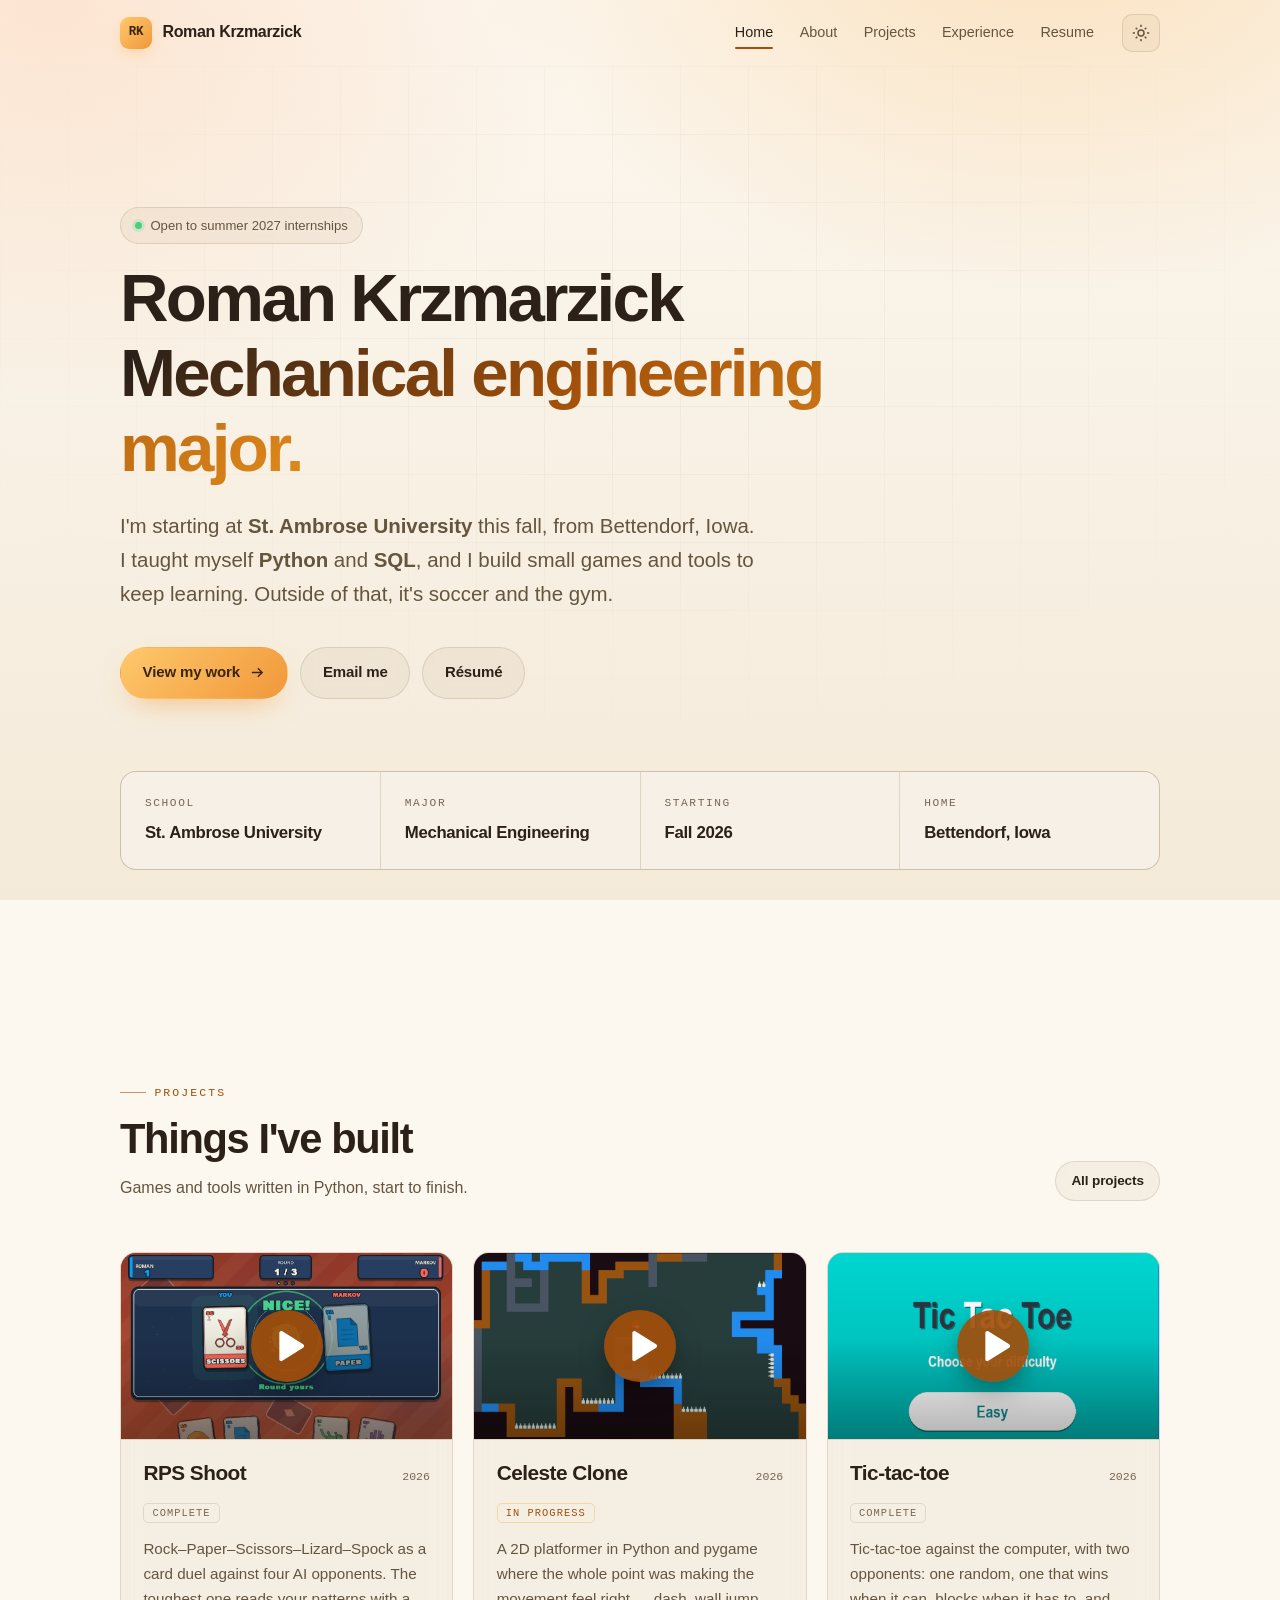
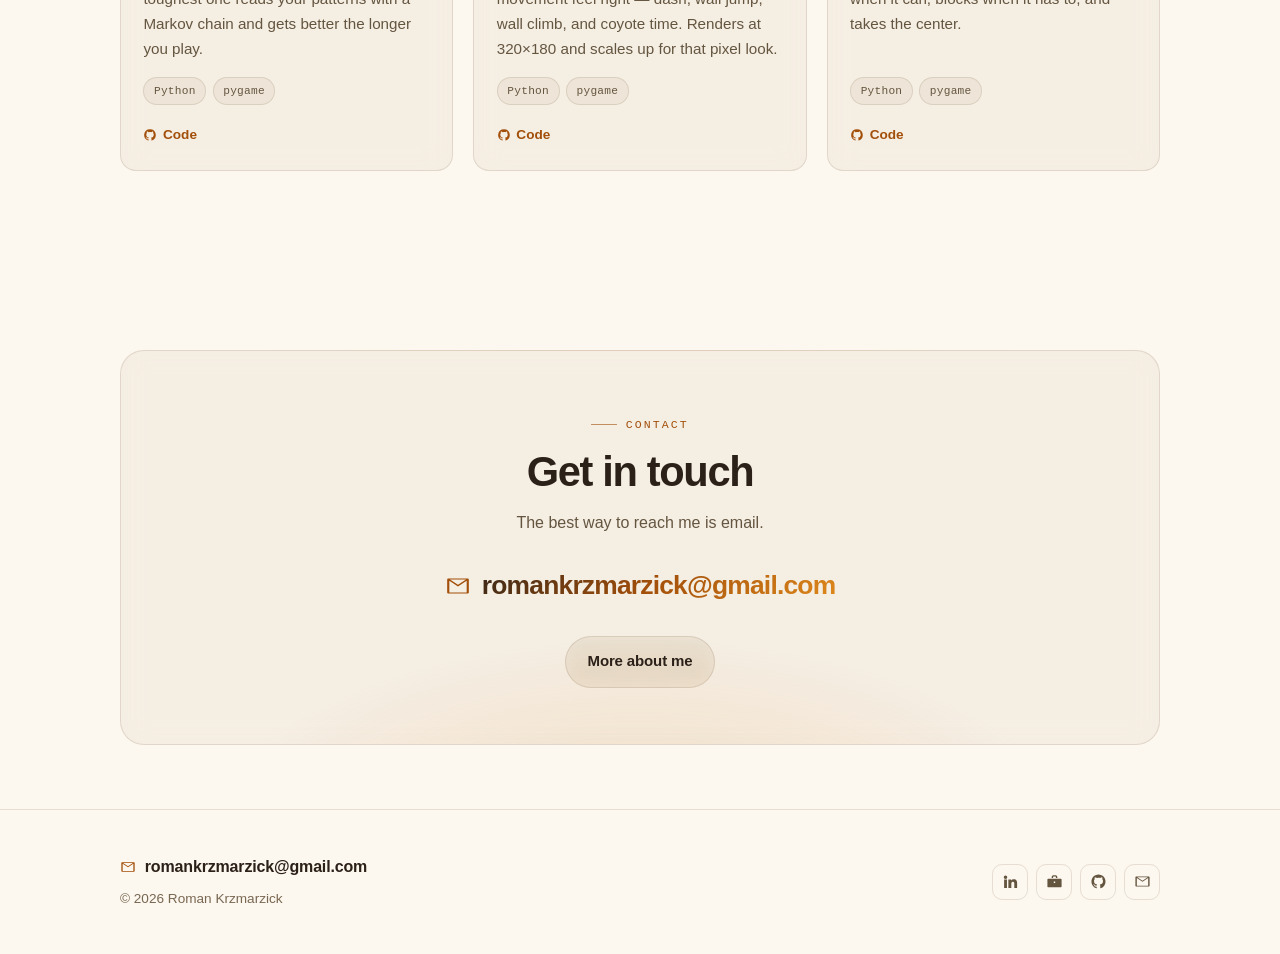
==== index.html @ 322df3ce "Fill in real experience: refereeing, Czech club soccer, internship framing - Experience: US Soccer (" ====
<!DOCTYPE html>
<html lang="en">
<head>
<meta charset="utf-8">
<meta name="viewport" content="width=device-width, initial-scale=1">
<title>Roman Krzmarzick — Mechanical Engineering Major</title>
<meta name="description" content="Roman Krzmarzick — mechanical engineering major at St. Ambrose University, seeking a summer 2027 internship. Python/SQL projects, soccer, and a year lived abroad in the Czech Republic.">
<link rel="canonical" href="https://romankrzmarzick.github.io/">
<meta name="theme-color" content="#fcf7ef">
<meta name="author" content="Roman Krzmarzick">
<meta property="og:type" content="website">
<meta property="og:site_name" content="Roman Krzmarzick">
<meta property="og:title" content="Roman Krzmarzick — Mechanical Engineering Major">
<meta property="og:description" content="Mechanical engineering major at St. Ambrose University, seeking a summer 2027 internship. Python, SQL, and soccer.">
<meta property="og:url" content="https://romankrzmarzick.github.io/">
<meta property="og:image" content="https://romankrzmarzick.github.io/assets/img/og.svg">
<meta name="twitter:card" content="summary_large_image">
<link rel="icon" href="assets/img/favicon.svg" type="image/svg+xml">
<link rel="stylesheet" href="assets/css/styles.css">
<script>
  /* Set the theme before first paint so there's no flash of the wrong mode. */
  (function () {
    try {
      var t = localStorage.getItem("rk-theme");
      if (t !== "dark" && t !== "light") t = "light";
      document.documentElement.setAttribute("data-theme", t);
    } catch (e) {}
  })();
</script>
<script src="assets/js/content.js" defer></script>
<script src="assets/js/site.js" defer></script>
</head>
<body data-page="home">

<a class="skip-link" href="#main">Skip to content</a>
<header id="site-header"></header>

<main id="main">

  <!-- Hero -->
  <section class="hero">
    <div class="container">
      <div class="hero-inner">
        <span class="pill" id="availability" data-reveal></span>

        <h1 data-reveal style="--delay:80ms">
          Roman Krzmarzick<br>
          <span class="grad-text">Mechanical engineering major.</span>
        </h1>

        <p class="lead" data-reveal style="--delay:160ms">
          I'm starting at <strong>St. Ambrose University</strong> this fall, from
          Bettendorf, Iowa. I taught myself <strong>Python</strong> and <strong>SQL</strong>,
          and I build small games and tools to keep learning. Outside of that, it's soccer
          and the gym.
        </p>

        <div class="btn-row" data-reveal style="--delay:240ms">
          <a class="btn btn-primary" href="projects.html">
            View my work
            <svg viewBox="0 0 24 24" fill="currentColor" aria-hidden="true"><path d="M13.17 5.17 11.76 6.59 16.17 11H4v2h12.17l-4.41 4.41 1.41 1.42L20 12l-6.83-6.83Z"/></svg>
          </a>
          <a class="btn btn-ghost" href="mailto:romankrzmarzick@gmail.com">Email me</a>
          <a class="btn btn-ghost" href="resume.html">Résumé</a>
        </div>
      </div>

      <dl class="stats" id="quick-facts" data-reveal style="--delay:320ms"></dl>
    </div>
  </section>

  <!-- Featured projects -->
  <section class="section" aria-labelledby="featured-heading">
    <div class="container">
      <div class="section-head" data-reveal>
        <div>
          <span class="eyebrow">Projects</span>
          <h2 id="featured-heading">Things I've built</h2>
          <p>
            Games and tools written in Python, start to finish.
          </p>
        </div>
        <a class="btn btn-ghost btn-sm" href="projects.html">All projects</a>
      </div>

      <div class="grid" id="featured-projects" data-stagger="90"></div>
    </div>
  </section>

  <!-- CTA -->
  <section class="section section--tight">
    <div class="container">
      <div class="cta" data-reveal>
        <span class="eyebrow" style="justify-content:center">Contact</span>
        <h2>Get in touch</h2>
        <p>
          The best way to reach me is email.
        </p>
        <p style="margin-top:1.75rem">
          <a class="email-link" href="mailto:romankrzmarzick@gmail.com">
            <svg viewBox="0 0 24 24" fill="currentColor" aria-hidden="true"><path d="M3 5h18a1 1 0 0 1 1 1v12a1 1 0 0 1-1 1H3a1 1 0 0 1-1-1V6a1 1 0 0 1 1-1Zm1 2.2V18h16V7.2l-8 5.3-8-5.3ZM19.4 6H4.6L12 10.9 19.4 6Z"/></svg>
            romankrzmarzick@gmail.com
          </a>
        </p>
        <div class="btn-row">
          <a class="btn btn-ghost" href="about.html">More about me</a>
        </div>
      </div>
    </div>
  </section>

</main>

<footer id="site-footer"></footer>
</body>
</html>
---- assets/css/styles.css ----
/* =========================================================================
   Roman Krzmarzick — personal site
   Single stylesheet. Organized top-to-bottom:
   tokens → base → layout → components → pages → motion → responsive → print
   ========================================================================= */

/* ---------- 1. Reset ---------- */
*,
*::before,
*::after { box-sizing: border-box; }

* { margin: 0; }

html {
  -webkit-text-size-adjust: 100%;
  scroll-behavior: smooth;
  scroll-padding-top: 6rem;
}

img, svg, video, canvas {
  display: block;
  max-width: 100%;
  height: auto;
}

input, button, textarea, select { font: inherit; color: inherit; }

/* Class-based `display` values outrank the UA [hidden] rule — restore it so
   the JS filters can actually hide cards and timeline entries. */
[hidden] { display: none !important; }

/* ---------- 2. Design tokens ---------- */
:root {
  /* ---- Warm DARK theme (the base; opt-in via the toggle) ----
     A cozy dark brown-black rather than a cold near-black, with warm gold. */
  --gold: #f5b544;
  --gold-soft: #ffd58a;
  --blue: #ffb26b;

  --bg: #17130d;
  --bg-2: #1e1811;
  --surface: rgba(255, 240, 220, 0.045);
  --surface-solid: #241d14;
  --border: rgba(255, 236, 212, 0.10);
  --border-strong: rgba(255, 236, 212, 0.20);

  --text: #f4ede1;
  --text-muted: #b7aa94;
  --text-faint: #9e927b;

  --accent: var(--gold);
  --accent-contrast: #1a1206; /* text on top of accent fills */
  --accent-glow: rgba(245, 181, 68, 0.16);

  --grad-text: linear-gradient(135deg, #ffffff 10%, #ffe3ac 52%, var(--gold) 100%);
  --grad-line: linear-gradient(90deg, transparent, var(--border-strong), transparent);

  /* Type */
  --font-sans: "Inter", -apple-system, BlinkMacSystemFont, "Segoe UI Variable Text",
    "Segoe UI", Roboto, "Helvetica Neue", Arial, sans-serif;
  --font-mono: ui-monospace, SFMono-Regular, "SF Mono", "Cascadia Mono",
    "Segoe UI Mono", Menlo, Consolas, monospace;

  /* Space & shape */
  --radius-sm: 10px;
  --radius: 16px;
  --radius-lg: 24px;
  --shadow-sm: 0 1px 2px rgba(0, 0, 0, 0.3);
  --shadow: 0 18px 40px -18px rgba(0, 0, 0, 0.7);
  --shadow-lg: 0 40px 80px -30px rgba(0, 0, 0, 0.85);

  --maxw: 1120px;
  --gutter: clamp(1.25rem, 4vw, 2.5rem);

  --ease: cubic-bezier(0.22, 1, 0.36, 1);
  --dur: 0.45s;

  color-scheme: dark;
}

/* ---- Warm LIGHT theme (the default first impression) ----
   Soft cream paper, warm ink, friendly amber accent. */
[data-theme="light"] {
  --bg: #fcf7ef;
  --bg-2: #f4ead9;
  --surface: rgba(124, 84, 34, 0.05);
  --surface-solid: #fffdf8;
  --border: rgba(98, 70, 38, 0.14);
  --border-strong: rgba(98, 70, 38, 0.26);

  --text: #2b2119;
  --text-muted: #64553f;
  --text-faint: #786751;

  /* Deep enough to clear 4.5:1 on cream, and to carry white text on accent fills */
  --accent: #a24f0a;
  --accent-contrast: #ffffff;
  --accent-glow: rgba(224, 140, 58, 0.22);
  --blue: #b5560c;

  --grad-text: linear-gradient(135deg, #2b2119 4%, #a24f0a 52%, #e08a1c 100%);
  --shadow: 0 18px 40px -22px rgba(74, 48, 18, 0.26);
  --shadow-lg: 0 40px 80px -34px rgba(74, 48, 18, 0.30);

  color-scheme: light;
}

/* ---------- 3. Base ---------- */
body {
  font-family: var(--font-sans);
  background: var(--bg);
  color: var(--text);
  line-height: 1.65;
  -webkit-font-smoothing: antialiased;
  text-rendering: optimizeLegibility;
  overflow-x: hidden;
  min-height: 100vh;
  display: flex;
  flex-direction: column;
}

/* Ambient background wash — cheap, fixed, never repaints on scroll */
body::before {
  content: "";
  position: fixed;
  inset: 0;
  z-index: -2;
  background:
    radial-gradient(60rem 40rem at 80% -10%, rgba(245, 181, 68, 0.12), transparent 60%),
    radial-gradient(50rem 36rem at 6% 4%, rgba(233, 138, 66, 0.09), transparent 62%),
    linear-gradient(180deg, var(--bg) 0%, var(--bg-2) 100%);
}

[data-theme="light"] body::before {
  background:
    radial-gradient(62rem 42rem at 82% -12%, rgba(248, 178, 84, 0.34), transparent 60%),
    radial-gradient(54rem 40rem at 4% 0%, rgba(255, 156, 92, 0.20), transparent 62%),
    linear-gradient(180deg, var(--bg) 0%, var(--bg-2) 100%);
}

h1, h2, h3, h4 {
  line-height: 1.12;
  letter-spacing: -0.025em;
  font-weight: 650;
  text-wrap: balance;
}

h1 { font-size: clamp(2.4rem, 6.2vw, 4.2rem); letter-spacing: -0.04em; }
h2 { font-size: clamp(1.8rem, 3.6vw, 2.6rem); letter-spacing: -0.032em; }
h3 { font-size: clamp(1.1rem, 1.8vw, 1.3rem); }

p { text-wrap: pretty; }

a {
  color: inherit;
  text-decoration: none;
  transition: color 0.2s var(--ease), opacity 0.2s var(--ease);
}

a:hover { color: var(--accent); }

:focus-visible {
  outline: 2px solid var(--accent);
  outline-offset: 3px;
  border-radius: 4px;
}

::selection {
  background: var(--accent);
  color: var(--accent-contrast);
}

/* ---------- 4. Layout helpers ---------- */
.container {
  width: 100%;
  max-width: var(--maxw);
  margin-inline: auto;
  padding-inline: var(--gutter);
}

.container--narrow { max-width: 760px; }

main { flex: 1 0 auto; }

.section { padding-block: clamp(4rem, 9vw, 7.5rem); }
.section--tight { padding-block: clamp(2.5rem, 5vw, 4rem); }

.section-head {
  display: flex;
  flex-wrap: wrap;
  align-items: flex-end;
  justify-content: space-between;
  gap: 1rem 2rem;
  margin-bottom: clamp(2rem, 4vw, 3.25rem);
}

.section-head p {
  color: var(--text-muted);
  max-width: 52ch;
  margin-top: 0.75rem;
}

.eyebrow {
  font-family: var(--font-mono);
  font-size: 0.72rem;
  letter-spacing: 0.18em;
  text-transform: uppercase;
  color: var(--accent);
  display: inline-flex;
  align-items: center;
  gap: 0.55rem;
  margin-bottom: 0.9rem;
}

.eyebrow::before {
  content: "";
  width: 1.6rem;
  height: 1px;
  background: currentColor;
  opacity: 0.6;
}

.grad-text {
  background: var(--grad-text);
  -webkit-background-clip: text;
  background-clip: text;
  color: transparent;
}

.muted { color: var(--text-muted); }
.lead { font-size: clamp(1.02rem, 1.6vw, 1.18rem); color: var(--text-muted); }
.rule { height: 1px; background: var(--grad-line); border: 0; margin-block: 3rem; }

.sr-only {
  position: absolute;
  width: 1px; height: 1px;
  padding: 0; margin: -1px;
  overflow: hidden;
  clip: rect(0 0 0 0);
  white-space: nowrap;
  border: 0;
}

.skip-link {
  position: absolute;
  left: 50%;
  top: 0;
  transform: translate(-50%, -120%);
  z-index: 200;
  background: var(--accent);
  color: var(--accent-contrast);
  padding: 0.7rem 1.2rem;
  border-radius: 0 0 var(--radius-sm) var(--radius-sm);
  font-weight: 600;
  transition: transform 0.2s var(--ease);
}

.skip-link:focus { transform: translate(-50%, 0); color: var(--accent-contrast); }

/* ---------- 5. Header / nav ---------- */
.site-header {
  position: sticky;
  top: 0;
  z-index: 100;
  padding-block: 0.85rem;
  transition: background 0.3s var(--ease), border-color 0.3s var(--ease),
    backdrop-filter 0.3s var(--ease);
  border-bottom: 1px solid transparent;
}

.site-header.is-stuck {
  background: color-mix(in srgb, var(--bg) 72%, transparent);
  backdrop-filter: saturate(180%) blur(18px);
  -webkit-backdrop-filter: saturate(180%) blur(18px);
  border-bottom-color: var(--border);
}

.nav {
  display: flex;
  align-items: center;
  gap: 1rem;
}

.brand {
  display: inline-flex;
  align-items: center;
  gap: 0.65rem;
  font-weight: 650;
  letter-spacing: -0.02em;
  margin-right: auto;
  white-space: nowrap;
}

.brand:hover { color: var(--text); }

.brand-mark {
  width: 32px;
  height: 32px;
  border-radius: 9px;
  display: grid;
  place-items: center;
  font-family: var(--font-mono);
  font-size: 0.78rem;
  font-weight: 700;
  letter-spacing: -0.02em;
  color: var(--accent-contrast);
  background: linear-gradient(135deg, var(--gold-soft), var(--gold));
  box-shadow: 0 6px 18px -8px var(--gold);
  flex: none;
}

[data-theme="light"] .brand-mark {
  background: linear-gradient(135deg, #ffc86c, #f0983a);
  color: #3a2408;
}

.nav-links {
  display: flex;
  align-items: center;
  gap: 0.15rem;
  list-style: none;
  padding: 0;
}

.nav-links a {
  display: block;
  padding: 0.45rem 0.75rem;
  border-radius: 8px;
  font-size: 0.9rem;
  color: var(--text-muted);
  position: relative;
  transition: color 0.2s var(--ease), background 0.2s var(--ease);
}

.nav-links a:hover { color: var(--text); background: var(--surface); }

.nav-links a[aria-current="page"] { color: var(--text); }

.nav-links a[aria-current="page"]::after {
  content: "";
  position: absolute;
  left: 0.75rem;
  right: 0.75rem;
  bottom: 0.15rem;
  height: 2px;
  border-radius: 2px;
  background: var(--accent);
}

.nav-actions { display: flex; align-items: center; gap: 0.4rem; }

.icon-btn {
  width: 38px;
  height: 38px;
  display: grid;
  place-items: center;
  border-radius: 10px;
  border: 1px solid var(--border);
  background: var(--surface);
  color: var(--text-muted);
  cursor: pointer;
  transition: color 0.2s var(--ease), border-color 0.2s var(--ease),
    transform 0.2s var(--ease), background 0.2s var(--ease);
}

.icon-btn:hover {
  color: var(--text);
  border-color: var(--border-strong);
  transform: translateY(-1px);
}

.icon-btn svg { width: 18px; height: 18px; }

.nav-toggle { display: none; }

/* Theme icon swap */
.icon-sun { display: none; }
[data-theme="light"] .icon-sun { display: block; }
[data-theme="light"] .icon-moon { display: none; }

/* ---------- 6. Buttons ---------- */
.btn {
  display: inline-flex;
  align-items: center;
  justify-content: center;
  gap: 0.55rem;
  padding: 0.78rem 1.35rem;
  border-radius: 999px;
  border: 1px solid transparent;
  font-size: 0.94rem;
  font-weight: 600;
  letter-spacing: -0.01em;
  cursor: pointer;
  white-space: nowrap;
  transition: transform 0.2s var(--ease), background 0.2s var(--ease),
    border-color 0.2s var(--ease), box-shadow 0.25s var(--ease), color 0.2s var(--ease);
}

.btn:hover { transform: translateY(-2px); }
.btn:active { transform: translateY(0); }
.btn svg { width: 17px; height: 17px; flex: none; }

.btn-primary {
  background: linear-gradient(135deg, var(--gold-soft), var(--gold));
  color: #12140c;
  box-shadow: 0 12px 30px -14px var(--gold);
}

.btn-primary:hover {
  color: #12140c;
  box-shadow: 0 18px 40px -14px var(--gold);
}

[data-theme="light"] .btn-primary {
  background: linear-gradient(135deg, #ffc86c, #f0983a);
  color: #3a2408;
  box-shadow: 0 12px 30px -14px rgba(240, 152, 58, 0.75);
}

[data-theme="light"] .btn-primary:hover { color: #3a2408; }

.btn-ghost {
  background: var(--surface);
  border-color: var(--border);
  color: var(--text);
  backdrop-filter: blur(10px);
}

.btn-ghost:hover { border-color: var(--border-strong); color: var(--text); }

.btn-sm { padding: 0.5rem 0.95rem; font-size: 0.85rem; }

.btn-row {
  display: flex;
  flex-wrap: wrap;
  gap: 0.75rem;
  align-items: center;
}

/* ---------- 7. Cards ---------- */
.card {
  position: relative;
  border: 1px solid var(--border);
  border-radius: var(--radius);
  background: var(--surface);
  backdrop-filter: blur(14px);
  -webkit-backdrop-filter: blur(14px);
  padding: 1.5rem;
  overflow: hidden;
  transition: transform 0.35s var(--ease), border-color 0.35s var(--ease),
    box-shadow 0.35s var(--ease);
}

/* Pointer-tracked glow (set by site.js via --mx/--my) */
.card::before {
  content: "";
  position: absolute;
  inset: -1px;
  border-radius: inherit;
  opacity: 0;
  pointer-events: none;
  transition: opacity 0.35s var(--ease);
  background: radial-gradient(
    22rem 22rem at var(--mx, 50%) var(--my, 0%),
    var(--accent-glow),
    transparent 70%
  );
}

.card:hover {
  transform: translateY(-4px);
  border-color: var(--border-strong);
  box-shadow: var(--shadow);
}

.card:hover::before { opacity: 1; }

.card h3 { margin-bottom: 0.5rem; }
.card p { color: var(--text-muted); font-size: 0.95rem; }

.card-link::after {
  content: "";
  position: absolute;
  inset: 0;
}

.grid {
  display: grid;
  gap: 1.25rem;
  grid-template-columns: repeat(auto-fill, minmax(min(100%, 20rem), 1fr));
}

.grid-2 { grid-template-columns: repeat(auto-fit, minmax(min(100%, 22rem), 1fr)); }

/* ---------- 8. Chips / tags ---------- */
.tags {
  display: flex;
  flex-wrap: wrap;
  gap: 0.4rem;
  list-style: none;
  padding: 0;
  margin-top: 1rem;
}

.tag {
  font-family: var(--font-mono);
  font-size: 0.7rem;
  letter-spacing: 0.02em;
  padding: 0.25rem 0.6rem;
  border-radius: 999px;
  border: 1px solid var(--border);
  color: var(--text-muted);
  background: var(--surface);
  white-space: nowrap;
}

.pill {
  display: inline-flex;
  align-items: center;
  gap: 0.5rem;
  padding: 0.4rem 0.9rem;
  border-radius: 999px;
  border: 1px solid var(--border);
  background: var(--surface);
  backdrop-filter: blur(10px);
  font-size: 0.82rem;
  color: var(--text-muted);
}

.pill .dot {
  width: 7px;
  height: 7px;
  border-radius: 50%;
  background: #46d17f;
  box-shadow: 0 0 0 3px rgba(70, 209, 127, 0.18);
  flex: none;
}

/* ---------- 9. Hero ---------- */
.hero {
  position: relative;
  padding-block: clamp(4rem, 11vw, 9rem) clamp(3rem, 7vw, 6rem);
  overflow: hidden;
}

.hero::after {
  content: "";
  position: absolute;
  inset: 0;
  z-index: -1;
  background-image:
    linear-gradient(to right, var(--border) 1px, transparent 1px),
    linear-gradient(to bottom, var(--border) 1px, transparent 1px);
  background-size: 68px 68px;
  mask-image: radial-gradient(58% 52% at 50% 28%, #000 12%, transparent 100%);
  -webkit-mask-image: radial-gradient(58% 52% at 50% 28%, #000 12%, transparent 100%);
  opacity: 0.35;
}

.hero-inner { max-width: 46rem; }

.hero h1 { margin-block: 1rem 1.5rem; }

.hero .lead { max-width: 40rem; font-size: clamp(1.05rem, 2vw, 1.28rem); }

.hero .btn-row { margin-top: 2.25rem; }

.hero-meta {
  display: flex;
  flex-wrap: wrap;
  gap: 0.6rem;
  margin-top: 2.5rem;
}

/* Stat strip */
.stats {
  display: grid;
  grid-template-columns: repeat(auto-fit, minmax(9rem, 1fr));
  gap: 1px;
  background: var(--border);
  border: 1px solid var(--border);
  border-radius: var(--radius);
  overflow: hidden;
  margin-top: clamp(3rem, 6vw, 4.5rem);
}

.stat {
  background: color-mix(in srgb, var(--bg) 80%, transparent);
  padding: 1.4rem 1.5rem;
}

.stat dt {
  font-family: var(--font-mono);
  font-size: 0.7rem;
  letter-spacing: 0.14em;
  text-transform: uppercase;
  color: var(--text-faint);
  margin-bottom: 0.4rem;
}

.stat dd {
  margin: 0;
  font-size: 1.05rem;
  font-weight: 600;
  letter-spacing: -0.02em;
}

/* ---------- 10. Project cards ---------- */
.project-card {
  display: flex;
  flex-direction: column;
  padding: 0;
}

.project-thumb {
  aspect-ratio: 16 / 9;
  position: relative;
  display: grid;
  place-items: center;
  overflow: hidden;
  border-bottom: 1px solid var(--border);
  background: linear-gradient(140deg, #2b2216, #1c150d);
}

[data-theme="light"] .project-thumb {
  background: linear-gradient(140deg, #f7eddd, #efe0ca);
}

.project-thumb img {
  width: 100%;
  height: 100%;
  object-fit: cover;
  transition: transform 0.6s var(--ease);
}

/* Blurred copy fills the card behind the real screenshot, so games with a
   square or unusual aspect ratio still fill the frame without cropping. */
.project-thumb .thumb-bg {
  position: absolute;
  inset: 0;
  filter: blur(20px) saturate(1.15);
  transform: scale(1.2);
  opacity: 0.9;
}

.project-thumb .thumb-img {
  position: relative;
  z-index: 1;
  object-fit: contain;
  filter: drop-shadow(0 6px 20px rgba(0, 0, 0, 0.35));
}

.project-card:hover .project-thumb .thumb-img { transform: scale(1.04); }

/* Play button over the screenshot */
.play-btn {
  position: absolute;
  inset: 0;
  z-index: 2;
  display: grid;
  place-items: center;
  border: 0;
  background: linear-gradient(180deg, transparent 45%, rgba(0, 0, 0, 0.3));
  color: #fff;
  cursor: pointer;
  transition: background 0.25s var(--ease);
}

.play-btn svg {
  width: 46px;
  height: 46px;
  padding: 13px;
  box-sizing: content-box;
  border-radius: 50%;
  background: color-mix(in srgb, var(--accent) 92%, transparent);
  color: var(--accent-contrast);
  box-shadow: 0 10px 30px -8px rgba(0, 0, 0, 0.55);
  transition: transform 0.25s var(--ease);
}

.play-btn:hover svg { transform: scale(1.12); }
.play-btn:focus-visible { outline: 3px solid var(--accent); outline-offset: -3px; }

/* ---------- Video lightbox ---------- */
.lightbox {
  position: fixed;
  inset: 0;
  z-index: 300;
  display: flex;
  align-items: center;
  justify-content: center;
  padding: clamp(1rem, 4vw, 3rem);
  background: rgba(14, 9, 4, 0.85);
  backdrop-filter: blur(16px);
  -webkit-backdrop-filter: blur(16px);
  animation: lightbox-in 0.3s var(--ease);
}

@keyframes lightbox-in {
  from { opacity: 0; }
  to { opacity: 1; }
}

.lightbox video {
  /* Viewport-based caps so the video is always fully on screen and centered,
     whatever its aspect ratio — square, 4:3, or widescreen. */
  max-width: min(1080px, 94vw);
  max-height: min(760px, 84vh);
  width: auto;
  height: auto;
  border-radius: var(--radius);
  background: #000;
  box-shadow: var(--shadow-lg);
  animation: lightbox-video-in 0.35s var(--ease);
}

@keyframes lightbox-video-in {
  from { opacity: 0; transform: scale(0.96); }
  to { opacity: 1; transform: none; }
}

.lightbox-close {
  position: absolute;
  top: clamp(0.9rem, 3vw, 1.75rem);
  right: clamp(0.9rem, 3vw, 1.75rem);
  width: 44px;
  height: 44px;
  display: grid;
  place-items: center;
  border: 1px solid rgba(255, 255, 255, 0.25);
  border-radius: 50%;
  background: rgba(255, 255, 255, 0.1);
  color: #fff;
  cursor: pointer;
  transition: background 0.2s var(--ease), transform 0.2s var(--ease);
}

.lightbox-close:hover { background: rgba(255, 255, 255, 0.22); transform: scale(1.06); }
.lightbox-close:focus-visible { outline: 2px solid #fff; outline-offset: 3px; }
.lightbox-close svg { width: 20px; height: 20px; }

body.lightbox-open { overflow: hidden; }

.project-thumb .initials {
  font-family: var(--font-mono);
  font-size: 2rem;
  font-weight: 700;
  letter-spacing: 0.05em;
  background: var(--grad-text);
  -webkit-background-clip: text;
  background-clip: text;
  color: transparent;
}

.project-thumb .glow {
  position: absolute;
  inset: 0;
  background: radial-gradient(70% 60% at 50% 120%, var(--accent-glow), transparent 70%);
}

.project-body {
  padding: 1.35rem 1.4rem 1.5rem;
  display: flex;
  flex-direction: column;
  flex: 1;
}

.project-body p { flex: 1; }

.project-top {
  display: flex;
  align-items: baseline;
  justify-content: space-between;
  gap: 1rem;
}

.project-year {
  font-family: var(--font-mono);
  font-size: 0.72rem;
  color: var(--text-faint);
  flex: none;
}

.project-links {
  display: flex;
  gap: 1rem;
  margin-top: 1.15rem;
  position: relative;
  z-index: 2;
}

.project-links a {
  font-size: 0.85rem;
  font-weight: 550;
  color: var(--accent);
  display: inline-flex;
  align-items: center;
  gap: 0.35rem;
}

.project-links a:hover { opacity: 0.75; }
.project-links svg { width: 14px; height: 14px; }

.status-badge {
  font-family: var(--font-mono);
  font-size: 0.65rem;
  text-transform: uppercase;
  letter-spacing: 0.1em;
  padding: 0.2rem 0.5rem;
  border-radius: 5px;
  border: 1px solid var(--border);
  color: var(--text-faint);
}

.status-badge[data-status="Building"],
.status-badge[data-status="In progress"] {
  color: var(--gold);
  border-color: color-mix(in srgb, var(--gold) 40%, transparent);
}

[data-theme="light"] .status-badge[data-status="Building"],
[data-theme="light"] .status-badge[data-status="In progress"] { color: var(--accent); }

/* ---------- 11. Filter bar ---------- */
.filters {
  display: flex;
  flex-wrap: wrap;
  gap: 1rem;
  align-items: center;
  justify-content: space-between;
  margin-bottom: 2rem;
}

.search-wrap {
  position: relative;
  flex: 1 1 18rem;
  max-width: 26rem;
}

.search-wrap svg {
  position: absolute;
  left: 0.9rem;
  top: 50%;
  transform: translateY(-50%);
  width: 16px;
  height: 16px;
  color: var(--text-faint);
  pointer-events: none;
}

.search-wrap input {
  width: 100%;
  padding: 0.7rem 1rem 0.7rem 2.6rem;
  border-radius: 999px;
  border: 1px solid var(--border);
  background: var(--surface);
  color: var(--text);
  font-size: 0.92rem;
  transition: border-color 0.2s var(--ease), background 0.2s var(--ease);
}

.search-wrap input::placeholder { color: var(--text-faint); }
.search-wrap input:focus { outline: none; border-color: var(--accent); }

.chip-row {
  display: flex;
  flex-wrap: wrap;
  gap: 0.45rem;
}

.chip {
  padding: 0.45rem 0.9rem;
  border-radius: 999px;
  border: 1px solid var(--border);
  background: var(--surface);
  color: var(--text-muted);
  font-size: 0.84rem;
  cursor: pointer;
  transition: color 0.2s var(--ease), border-color 0.2s var(--ease),
    background 0.2s var(--ease);
}

.chip:hover { color: var(--text); border-color: var(--border-strong); }

.chip[aria-pressed="true"] {
  background: var(--accent);
  border-color: var(--accent);
  color: var(--accent-contrast);
  font-weight: 600;
}

.empty-state {
  text-align: center;
  padding: 4rem 1rem;
  color: var(--text-muted);
  border: 1px dashed var(--border);
  border-radius: var(--radius);
}

/* ---------- 12. Timeline ---------- */
.timeline {
  position: relative;
  list-style: none;
  padding: 0;
  margin: 0;
}

.timeline::before {
  content: "";
  position: absolute;
  left: 9px;
  top: 0.6rem;
  bottom: 0.6rem;
  width: 1px;
  background: linear-gradient(180deg, var(--accent), var(--border) 22%, var(--border) 78%, transparent);
}

.timeline > li {
  position: relative;
  padding-left: 2.75rem;
  padding-bottom: 2.5rem;
}

.timeline > li:last-child { padding-bottom: 0; }

.timeline > li::before {
  content: "";
  position: absolute;
  left: 3px;
  top: 0.55rem;
  width: 13px;
  height: 13px;
  border-radius: 50%;
  background: var(--bg);
  border: 2px solid var(--border-strong);
  transition: border-color 0.3s var(--ease), box-shadow 0.3s var(--ease);
}

.timeline > li.is-current::before {
  border-color: var(--accent);
  box-shadow: 0 0 0 5px var(--accent-glow);
}

.tl-date {
  font-family: var(--font-mono);
  font-size: 0.74rem;
  letter-spacing: 0.08em;
  text-transform: uppercase;
  color: var(--accent);
  display: block;
  margin-bottom: 0.35rem;
}

.tl-title {
  font-size: 1.08rem;
  font-weight: 620;
  letter-spacing: -0.02em;
}

.tl-org {
  color: var(--text-muted);
  font-size: 0.92rem;
  margin-bottom: 0.6rem;
}

.tl-body { color: var(--text-muted); font-size: 0.95rem; }

.tl-body ul {
  margin: 0.5rem 0 0;
  padding-left: 1.1rem;
  display: grid;
  gap: 0.3rem;
}

.tl-body li::marker { color: var(--text-faint); }

/* ---------- 13. Blog ---------- */
.post-list {
  display: grid;
  gap: 1rem;
  list-style: none;
  padding: 0;
}

.post-item {
  display: block;
  position: relative;
  padding: 1.5rem;
  border: 1px solid var(--border);
  border-radius: var(--radius);
  background: var(--surface);
  transition: transform 0.3s var(--ease), border-color 0.3s var(--ease),
    box-shadow 0.3s var(--ease);
}

.post-item:hover {
  transform: translateY(-3px);
  border-color: var(--border-strong);
  box-shadow: var(--shadow);
  color: var(--text);
}

.post-meta {
  display: flex;
  flex-wrap: wrap;
  align-items: center;
  gap: 0.75rem;
  font-family: var(--font-mono);
  font-size: 0.72rem;
  letter-spacing: 0.06em;
  text-transform: uppercase;
  color: var(--text-faint);
  margin-bottom: 0.6rem;
}

.post-meta .sep { opacity: 0.4; }

.post-item h3 { margin-bottom: 0.45rem; }
.post-item p { color: var(--text-muted); font-size: 0.95rem; }

.read-more {
  display: inline-flex;
  align-items: center;
  gap: 0.4rem;
  margin-top: 1rem;
  color: var(--accent);
  font-size: 0.88rem;
  font-weight: 550;
}

/* Article body */
.prose { max-width: 68ch; }
.prose > * + * { margin-top: 1.15rem; }

.prose h2 {
  font-size: clamp(1.35rem, 2.4vw, 1.7rem);
  margin-top: 2.75rem;
}

.prose h3 { margin-top: 2rem; }
.prose p, .prose li { color: var(--text-muted); font-size: 1.02rem; }
.prose ul, .prose ol { padding-left: 1.3rem; display: grid; gap: 0.45rem; }
.prose a { color: var(--accent); text-decoration: underline; text-underline-offset: 3px; }

.prose code {
  font-family: var(--font-mono);
  font-size: 0.86em;
  padding: 0.15em 0.4em;
  border-radius: 5px;
  background: var(--surface);
  border: 1px solid var(--border);
  color: var(--text);
}

.prose pre {
  background: var(--surface-solid);
  border: 1px solid var(--border);
  border-radius: var(--radius-sm);
  padding: 1.1rem 1.25rem;
  overflow-x: auto;
}

.prose pre code { border: 0; background: none; padding: 0; }

.prose blockquote {
  border-left: 2px solid var(--accent);
  padding-left: 1.15rem;
  color: var(--text-muted);
  font-style: italic;
}

/* ---------- 14. Resume ---------- */
.resume-frame {
  width: 100%;
  height: min(78vh, 950px);
  border: 1px solid var(--border);
  border-radius: var(--radius);
  background: var(--surface-solid);
}

.resume-doc {
  border: 1px solid var(--border);
  border-radius: var(--radius);
  background: var(--surface);
  backdrop-filter: blur(14px);
  padding: clamp(1.5rem, 4vw, 3rem);
}

.resume-doc header { text-align: center; margin-bottom: 2rem; }
.resume-doc header h2 { margin-bottom: 0.5rem; }

.resume-contact {
  display: flex;
  flex-wrap: wrap;
  justify-content: center;
  gap: 0.5rem 1.25rem;
  font-size: 0.88rem;
  color: var(--text-muted);
}

.resume-section { margin-top: 2rem; }

.resume-section > h3 {
  font-family: var(--font-mono);
  font-size: 0.75rem;
  letter-spacing: 0.16em;
  text-transform: uppercase;
  color: var(--accent);
  padding-bottom: 0.5rem;
  border-bottom: 1px solid var(--border);
  margin-bottom: 1.1rem;
}

.resume-entry { margin-bottom: 1.35rem; }
.resume-entry:last-child { margin-bottom: 0; }

.resume-entry-top {
  display: flex;
  flex-wrap: wrap;
  justify-content: space-between;
  gap: 0.25rem 1rem;
}

.resume-entry-top strong { font-weight: 620; letter-spacing: -0.015em; }

.resume-entry-top span {
  font-family: var(--font-mono);
  font-size: 0.76rem;
  color: var(--text-faint);
}

.resume-entry .where { color: var(--text-muted); font-size: 0.92rem; }

.resume-entry ul {
  margin: 0.5rem 0 0;
  padding-left: 1.1rem;
  color: var(--text-muted);
  font-size: 0.94rem;
  display: grid;
  gap: 0.3rem;
}

.skill-groups { display: grid; gap: 0.85rem; }

.skill-group {
  display: grid;
  grid-template-columns: minmax(7rem, 9rem) 1fr;
  gap: 0.5rem 1rem;
  align-items: start;
}

.skill-group dt {
  font-size: 0.85rem;
  font-weight: 600;
  color: var(--text);
}

.skill-group dd { margin: 0; color: var(--text-muted); font-size: 0.92rem; }

/* ---------- 15. Contact ---------- */
.contact-grid {
  display: grid;
  gap: clamp(2rem, 5vw, 3.5rem);
  grid-template-columns: 1.15fr 1fr;
  align-items: start;
}

.form-grid { display: grid; gap: 1.1rem; }

.field { display: grid; gap: 0.45rem; }

.field label {
  font-size: 0.85rem;
  font-weight: 600;
  letter-spacing: -0.01em;
}

.field .hint { font-size: 0.78rem; color: var(--text-faint); font-weight: 400; }

.field input,
.field textarea {
  width: 100%;
  padding: 0.8rem 1rem;
  border-radius: var(--radius-sm);
  border: 1px solid var(--border);
  background: var(--surface);
  color: var(--text);
  font-size: 0.95rem;
  transition: border-color 0.2s var(--ease), box-shadow 0.2s var(--ease);
}

.field textarea { resize: vertical; min-height: 8.5rem; }

.field input::placeholder,
.field textarea::placeholder { color: var(--text-faint); }

.field input:focus,
.field textarea:focus {
  outline: none;
  border-color: var(--accent);
  box-shadow: 0 0 0 3px var(--accent-glow);
}

.field input:user-invalid,
.field textarea:user-invalid { border-color: #e5484d; }

.form-note {
  font-size: 0.82rem;
  color: var(--text-faint);
}

.form-status {
  padding: 0.85rem 1.1rem;
  border-radius: var(--radius-sm);
  border: 1px solid var(--border);
  background: var(--surface);
  font-size: 0.9rem;
}

.form-status[data-state="ok"] {
  border-color: color-mix(in srgb, #46d17f 45%, transparent);
  color: #46d17f;
}

.form-status[data-state="error"] {
  border-color: color-mix(in srgb, #e5484d 45%, transparent);
  color: #ff6b6f;
}

.contact-list {
  display: grid;
  gap: 0.6rem;
  list-style: none;
  padding: 0;
}

.contact-list a {
  display: flex;
  align-items: center;
  gap: 0.85rem;
  padding: 0.9rem 1.1rem;
  border: 1px solid var(--border);
  border-radius: var(--radius-sm);
  background: var(--surface);
  transition: transform 0.2s var(--ease), border-color 0.2s var(--ease);
}

.contact-list a:hover {
  transform: translateX(3px);
  border-color: var(--border-strong);
  color: var(--text);
}

.contact-list svg { width: 18px; height: 18px; color: var(--accent); flex: none; }

.contact-list .label { font-size: 0.78rem; color: var(--text-faint); display: block; }
.contact-list .value { font-size: 0.92rem; font-weight: 550; }

/* ---------- 16. CTA band ---------- */
.cta {
  position: relative;
  border: 1px solid var(--border);
  border-radius: var(--radius-lg);
  padding: clamp(2.25rem, 5vw, 3.5rem);
  text-align: center;
  overflow: hidden;
  background:
    radial-gradient(40rem 20rem at 50% 130%, var(--accent-glow), transparent 70%),
    var(--surface);
  backdrop-filter: blur(14px);
}

.cta h2 { margin-bottom: 0.9rem; }
.cta p { color: var(--text-muted); max-width: 46ch; margin-inline: auto; }
.cta .btn-row { justify-content: center; margin-top: 1.75rem; }

/* ---------- 17. Footer ---------- */
.site-footer {
  border-top: 1px solid var(--border);
  padding-block: 2.75rem;
  margin-top: auto;
}

.footer-inner {
  display: flex;
  flex-wrap: wrap;
  gap: 1.25rem 2rem;
  align-items: center;
  justify-content: space-between;
}

.footer-inner p { font-size: 0.85rem; color: var(--text-faint); }

.footer-email {
  display: inline-flex;
  align-items: center;
  gap: 0.55rem;
  font-weight: 550;
  letter-spacing: -0.01em;
  margin-bottom: 0.5rem;
}

.footer-email svg { width: 16px; height: 16px; color: var(--accent); flex: none; }

/* Large mailto shown in place of a contact page */
.email-link {
  display: inline-flex;
  align-items: center;
  gap: 0.7rem;
  font-size: clamp(1.05rem, 3vw, 1.65rem);
  font-weight: 620;
  letter-spacing: -0.03em;
  word-break: break-word;
  background: var(--grad-text);
  -webkit-background-clip: text;
  background-clip: text;
  color: transparent;
  transition: opacity 0.2s var(--ease);
}

.email-link:hover { opacity: 0.75; color: transparent; }

.email-link svg {
  width: clamp(20px, 3vw, 26px);
  height: clamp(20px, 3vw, 26px);
  color: var(--accent);
  flex: none;
}

.social-row { display: flex; gap: 0.5rem; }

.social-row a {
  width: 36px;
  height: 36px;
  display: grid;
  place-items: center;
  border-radius: 10px;
  border: 1px solid var(--border);
  color: var(--text-muted);
  transition: color 0.2s var(--ease), border-color 0.2s var(--ease),
    transform 0.2s var(--ease);
}

.social-row a:hover {
  color: var(--accent);
  border-color: var(--border-strong);
  transform: translateY(-2px);
}

.social-row svg { width: 17px; height: 17px; }

/* ---------- 18. Motion ---------- */
[data-reveal] {
  opacity: 0;
  transform: translateY(18px);
  transition: opacity 0.7s var(--ease), transform 0.7s var(--ease);
  transition-delay: var(--delay, 0ms);
}

[data-reveal].is-visible {
  opacity: 1;
  transform: none;
}

/* ---------- 19. Responsive ---------- */
@media (max-width: 900px) {
  .contact-grid { grid-template-columns: 1fr; }
}

@media (max-width: 780px) {
  .nav-toggle { display: grid; }

  .nav-links {
    position: fixed;
    inset: 0 0 auto;
    top: 0;
    flex-direction: column;
    align-items: stretch;
    gap: 0.25rem;
    padding: 5.5rem var(--gutter) 2rem;
    background: color-mix(in srgb, var(--bg) 94%, transparent);
    backdrop-filter: blur(24px);
    -webkit-backdrop-filter: blur(24px);
    border-bottom: 1px solid var(--border);
    transform: translateY(-100%);
    opacity: 0;
    pointer-events: none;
    transition: transform 0.4s var(--ease), opacity 0.3s var(--ease);
    box-shadow: var(--shadow-lg);
  }

  .nav-links a {
    padding: 0.85rem 0.5rem;
    font-size: 1.05rem;
    border-bottom: 1px solid var(--border);
    border-radius: 0;
  }

  .nav-links a[aria-current="page"]::after { display: none; }
  .nav-links a[aria-current="page"] { color: var(--accent); }

  body.nav-open .nav-links {
    transform: translateY(0);
    opacity: 1;
    pointer-events: auto;
  }

  body.nav-open { overflow: hidden; }

  .skill-group { grid-template-columns: 1fr; gap: 0.15rem; }
  .footer-inner { flex-direction: column; align-items: flex-start; }
}

@media (max-width: 480px) {
  .btn { width: 100%; }
  .btn-row { flex-direction: column; align-items: stretch; }
  .hero .btn-row .btn { width: 100%; }
}

/* ---------- 20. Preferences ---------- */
@media (prefers-reduced-motion: reduce) {
  html { scroll-behavior: auto; }

  *,
  *::before,
  *::after {
    animation-duration: 0.01ms !important;
    animation-iteration-count: 1 !important;
    transition-duration: 0.01ms !important;
    scroll-behavior: auto !important;
  }

  [data-reveal] { opacity: 1; transform: none; }
  .card:hover, .btn:hover, .post-item:hover { transform: none; }
}

@media (prefers-contrast: more) {
  :root { --border: rgba(255, 255, 255, 0.28); --text-muted: #c4c9d6; }
  [data-theme="light"] { --border: rgba(10, 14, 30, 0.3); --text-muted: #3a4152; }
}

/* ---------- 21. Print (resume download fallback) ---------- */
@media print {
  body::before, .site-header, .site-footer, .no-print { display: none !important; }

  body { background: #fff; color: #000; }

  .resume-doc {
    border: 0;
    padding: 0;
    background: none;
    backdrop-filter: none;
  }

  .resume-section > h3 { color: #000; border-color: #999; }
  .resume-doc p, .resume-doc li, .resume-entry .where, .resume-contact { color: #222; }
  .section { padding-block: 0; }
  a { color: #000; text-decoration: none; }
}
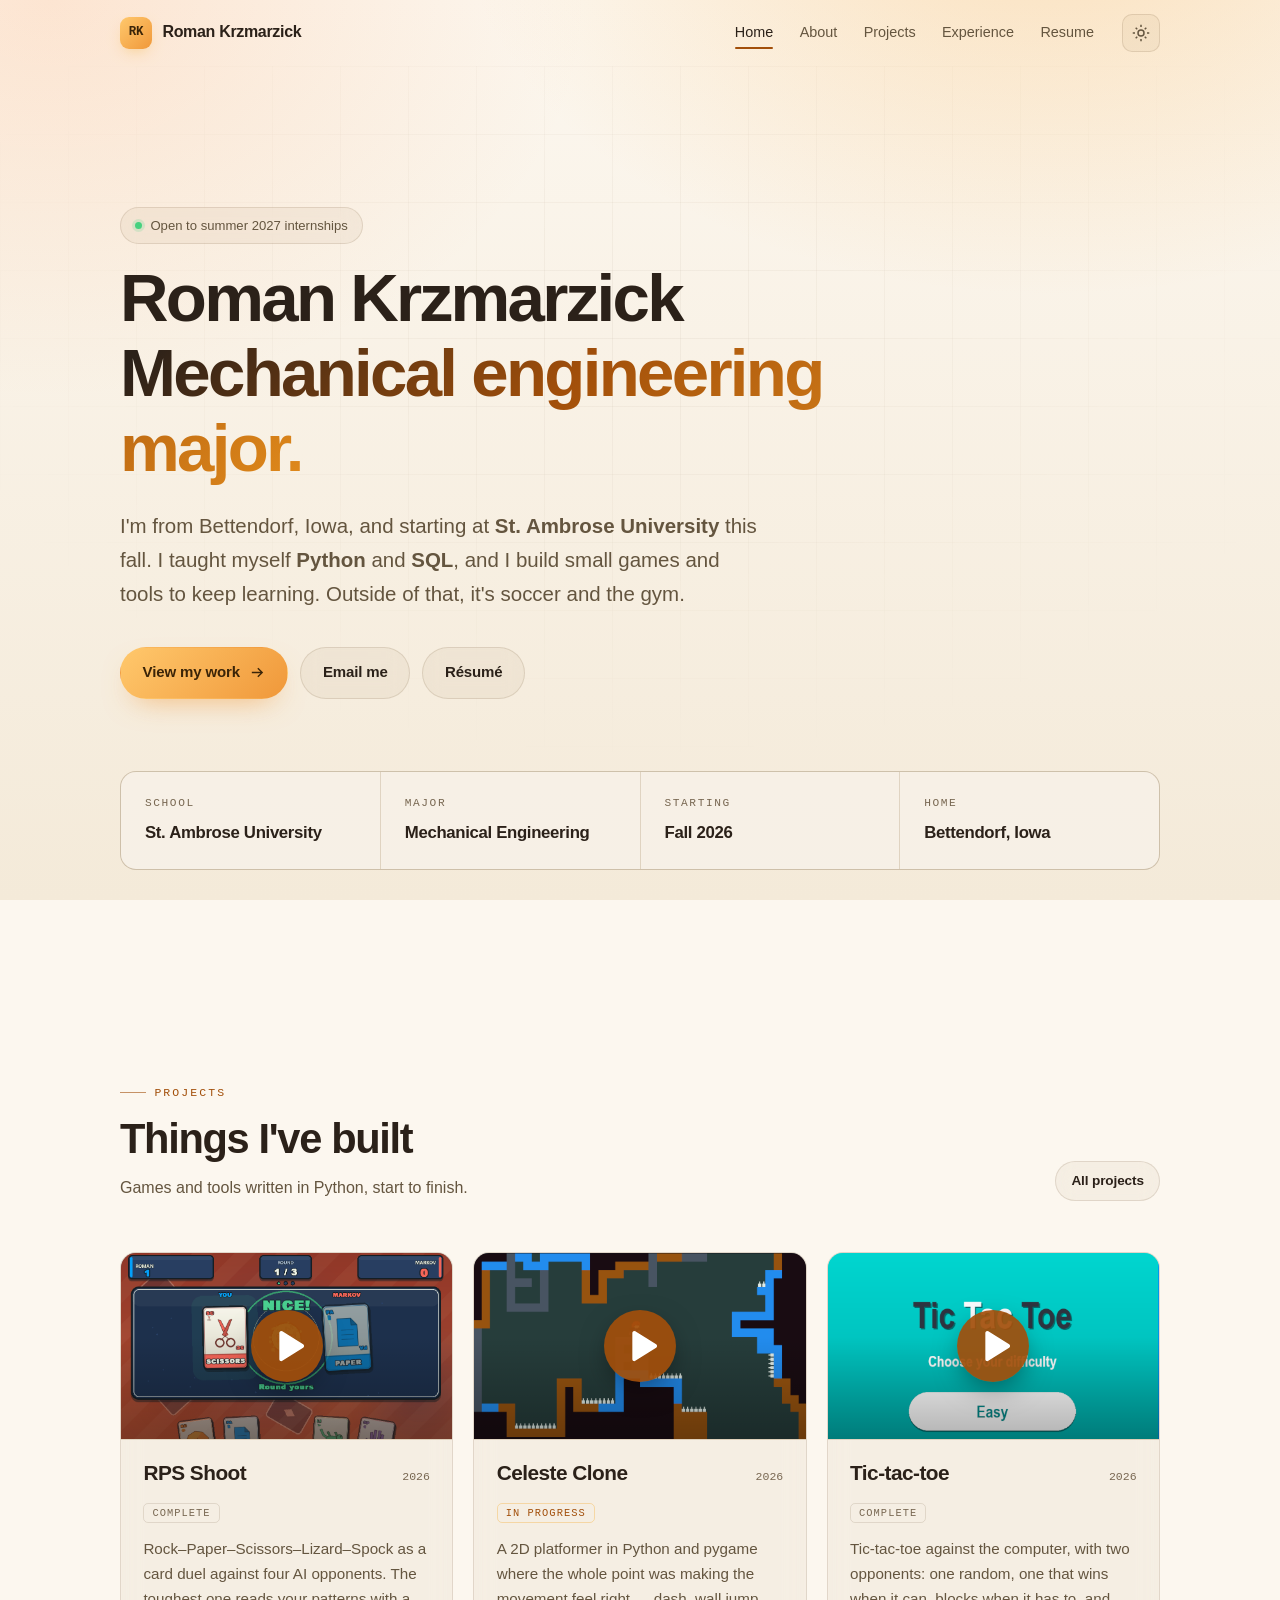
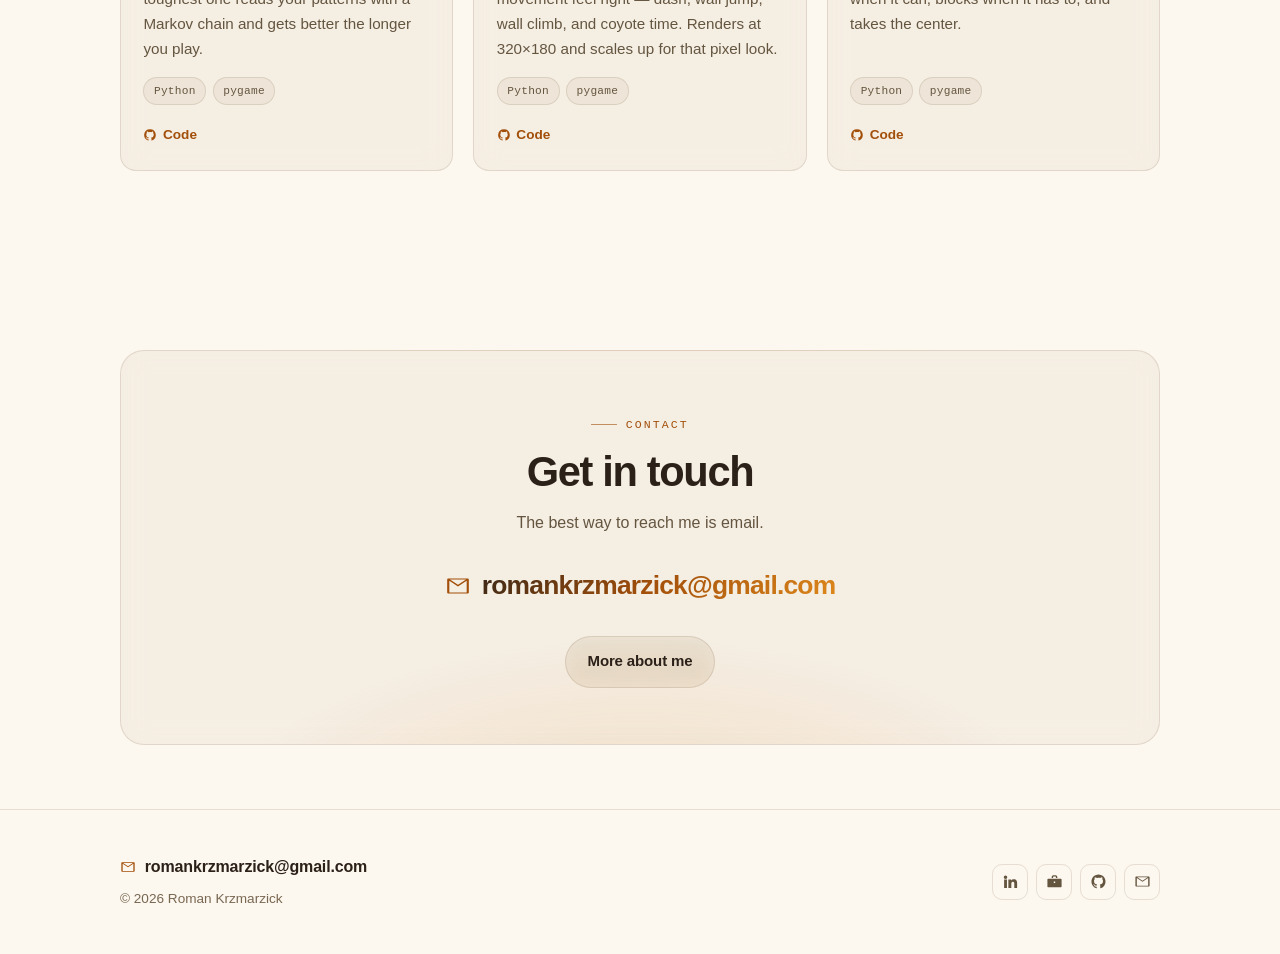
==== commit e7990165: "Drop Pleasant Valley soccer entry, add commute + A2 Czech detail - Remove the redundant 'High School" ====
--- a/index.html
+++ b/index.html
@@ -49,8 +49,8 @@
         </h1>
 
         <p class="lead" data-reveal style="--delay:160ms">
-          I'm starting at <strong>St. Ambrose University</strong> this fall, from
-          Bettendorf, Iowa. I taught myself <strong>Python</strong> and <strong>SQL</strong>,
+          I'm from Bettendorf, Iowa, and starting at <strong>St. Ambrose University</strong>
+          this fall. I taught myself <strong>Python</strong> and <strong>SQL</strong>,
           and I build small games and tools to keep learning. Outside of that, it's soccer
           and the gym.
         </p>
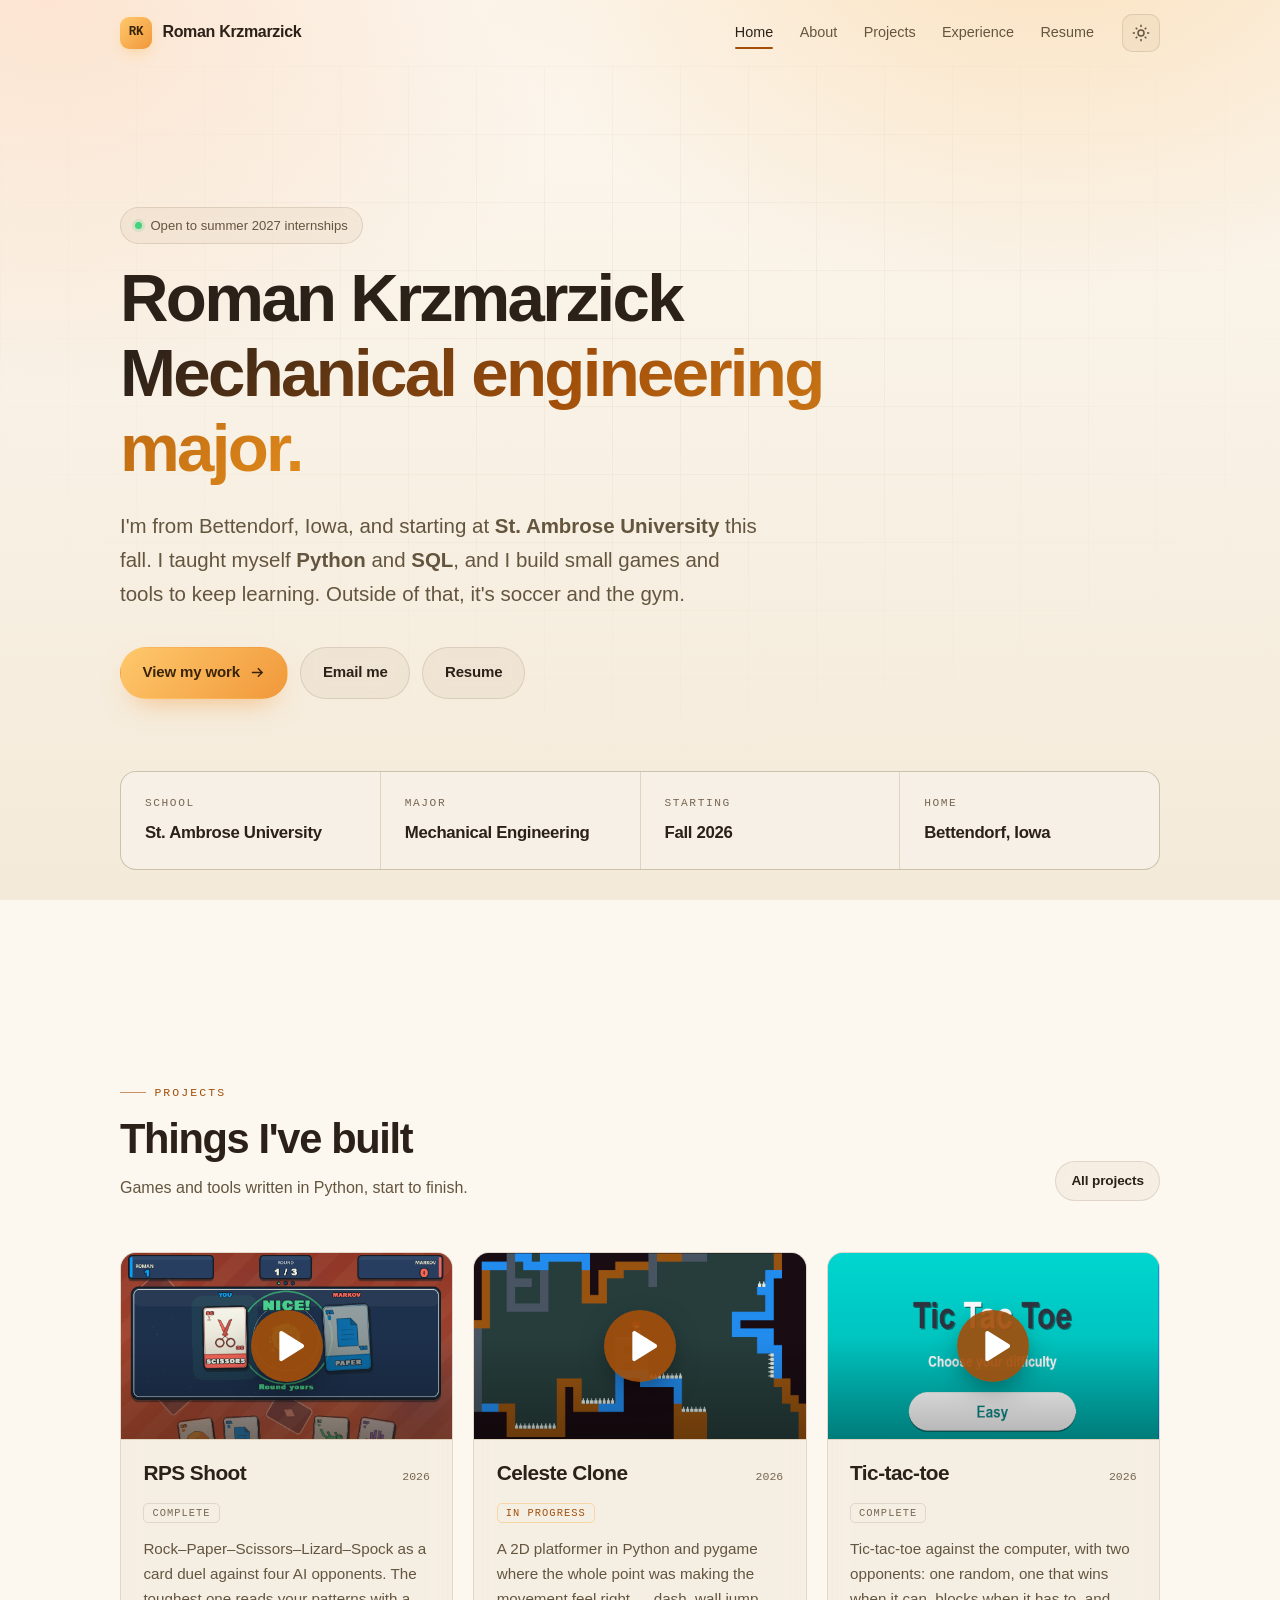
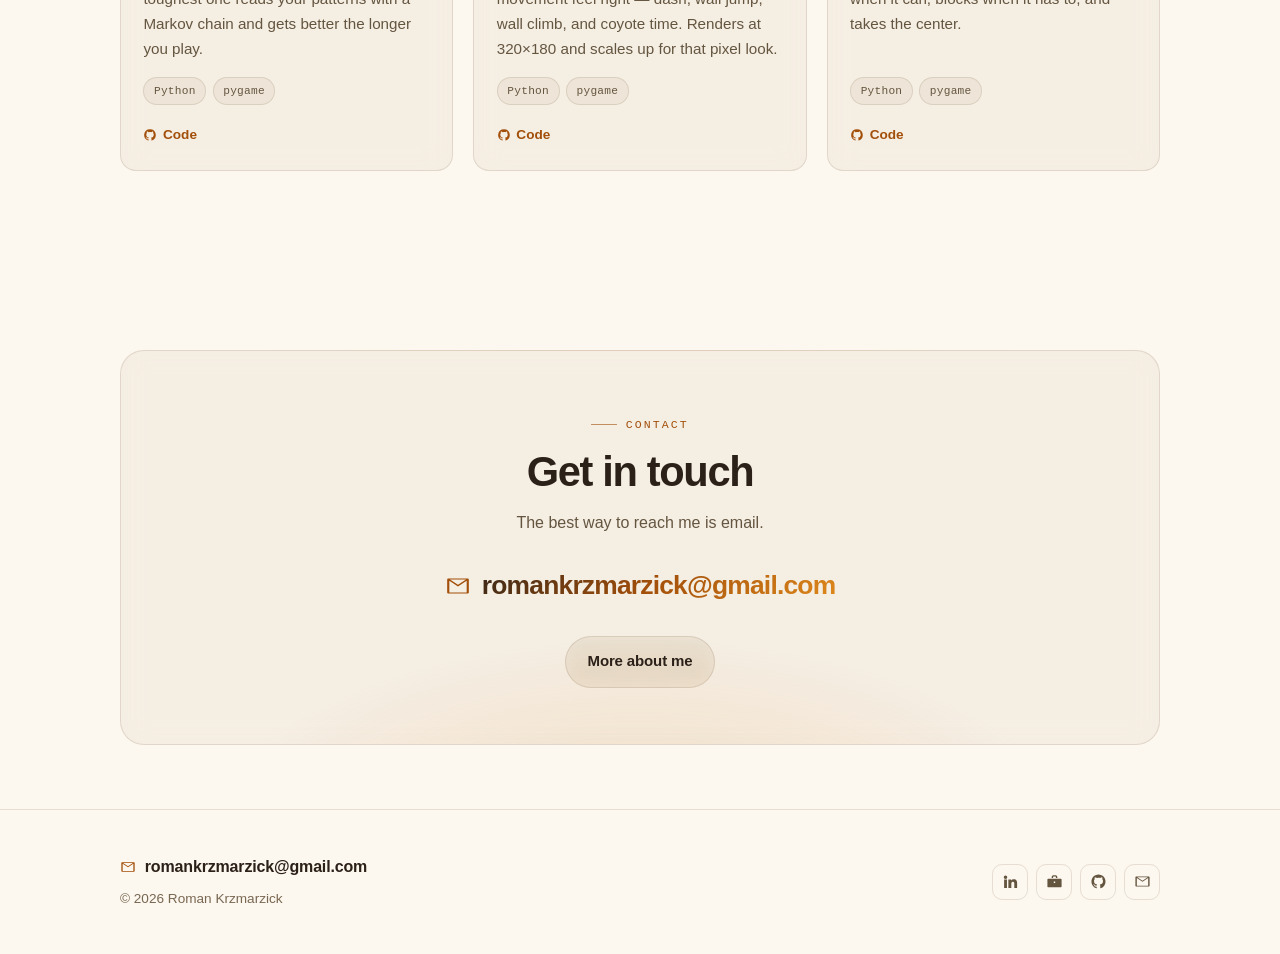
==== commit 594015f9: "Drop accents from Resume; 'time with my family' Co-Authored-By: Claude Opus 5 <noreply@anthropic.com" ====
--- a/index.html
+++ b/index.html
@@ -61,7 +61,7 @@
             <svg viewBox="0 0 24 24" fill="currentColor" aria-hidden="true"><path d="M13.17 5.17 11.76 6.59 16.17 11H4v2h12.17l-4.41 4.41 1.41 1.42L20 12l-6.83-6.83Z"/></svg>
           </a>
           <a class="btn btn-ghost" href="mailto:romankrzmarzick@gmail.com">Email me</a>
-          <a class="btn btn-ghost" href="resume.html">Résumé</a>
+          <a class="btn btn-ghost" href="resume.html">Resume</a>
         </div>
       </div>
 
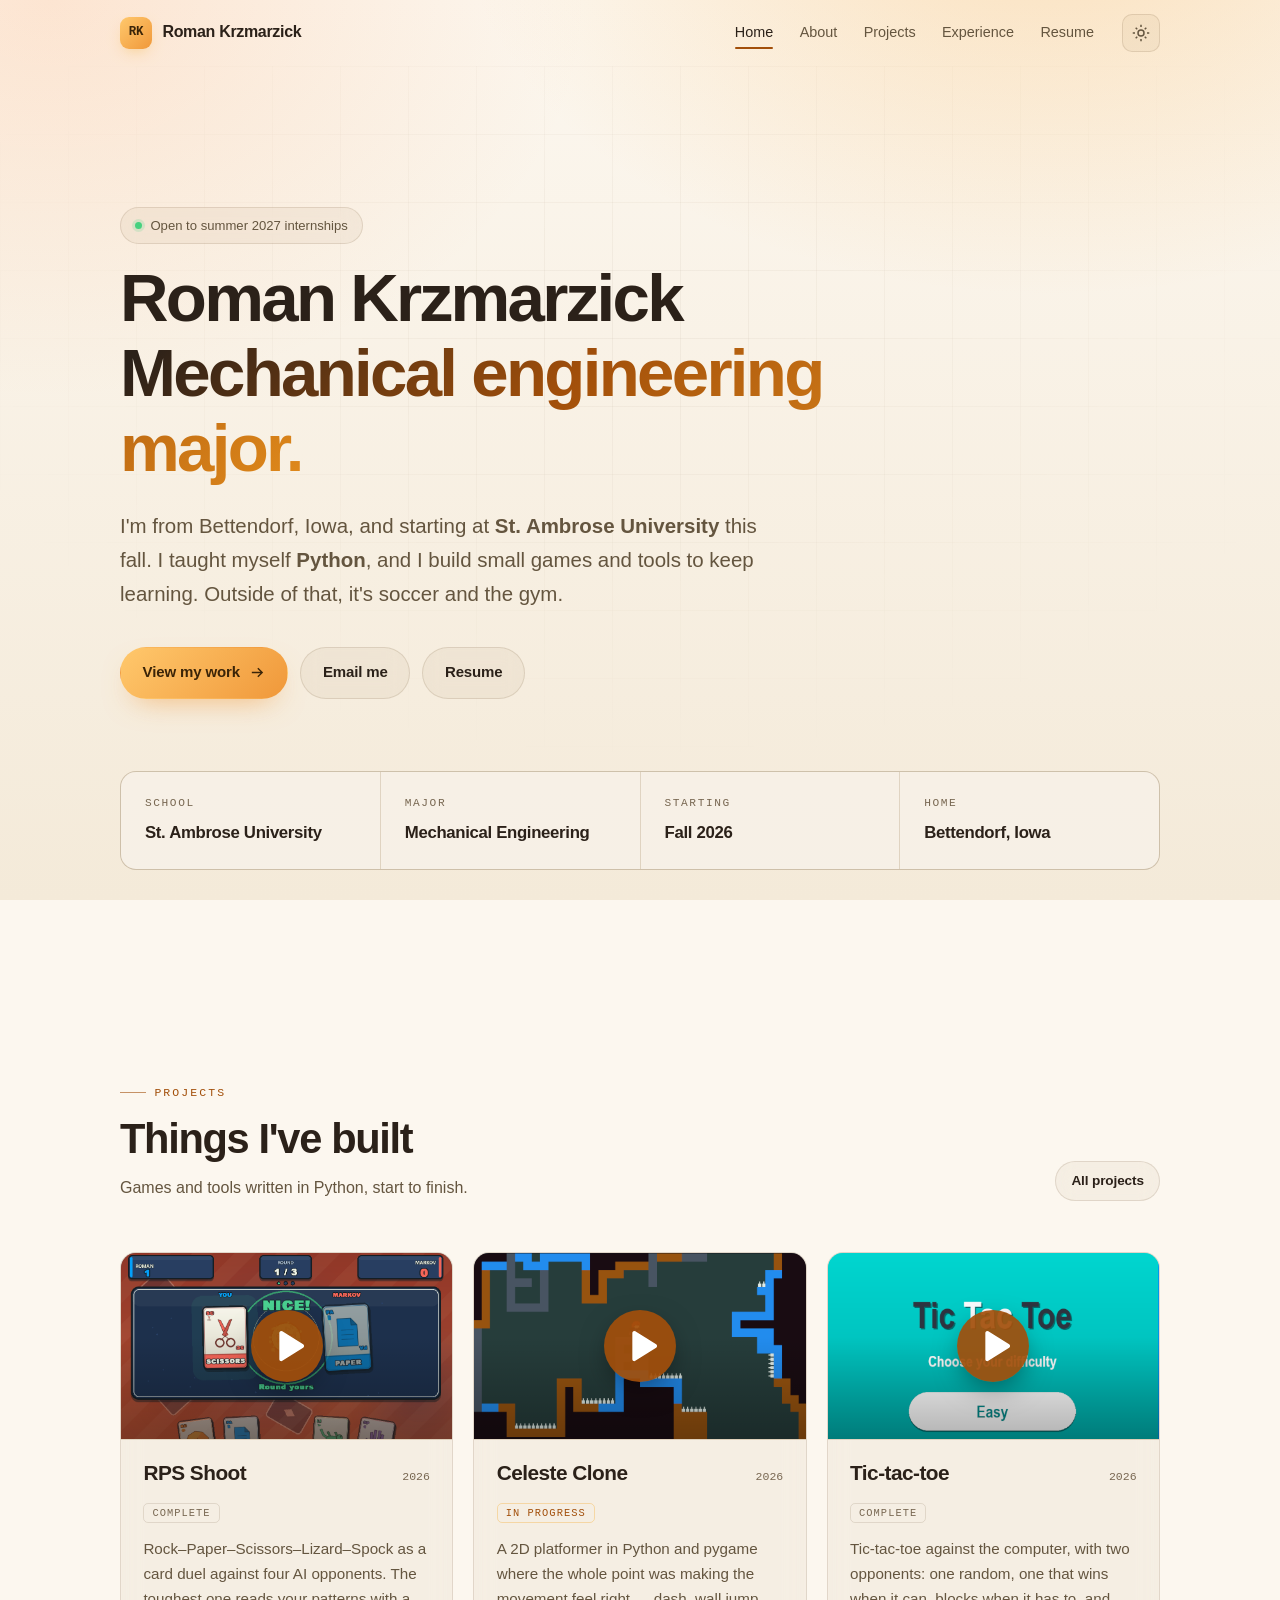
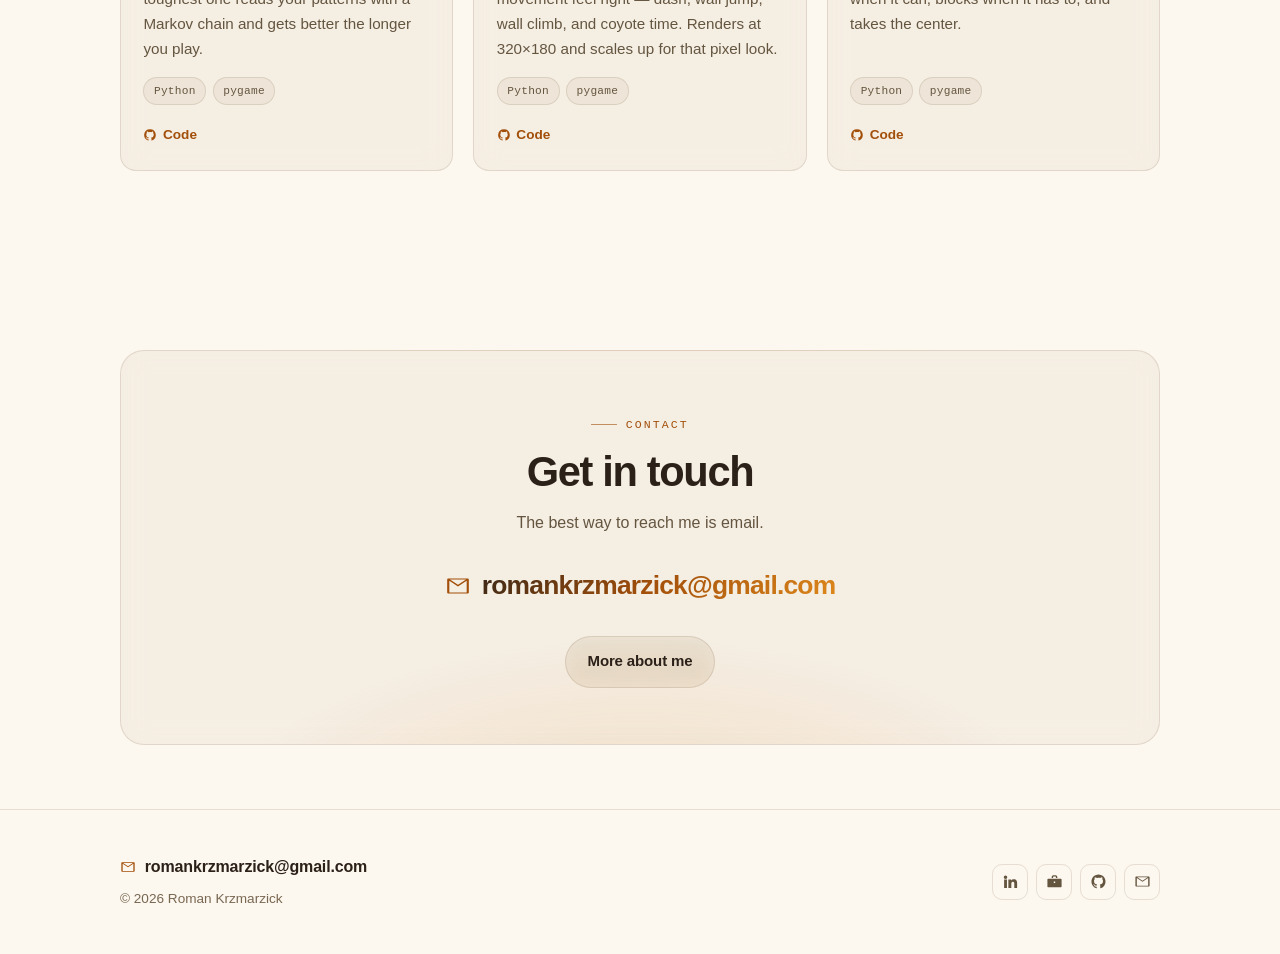
==== commit c63594f3: "Interview prep: drop unbacked SQL, fix referee timeline, broaden focus line - Remove SQL everywhere " ====
--- a/index.html
+++ b/index.html
@@ -4,14 +4,14 @@
 <meta charset="utf-8">
 <meta name="viewport" content="width=device-width, initial-scale=1">
 <title>Roman Krzmarzick — Mechanical Engineering Major</title>
-<meta name="description" content="Roman Krzmarzick — mechanical engineering major at St. Ambrose University, seeking a summer 2027 internship. Python/SQL projects, soccer, and a year lived abroad in the Czech Republic.">
+<meta name="description" content="Roman Krzmarzick — mechanical engineering major at St. Ambrose University, seeking a summer 2027 internship. Python projects, soccer, and a year lived abroad in the Czech Republic.">
 <link rel="canonical" href="https://romankrzmarzick.github.io/">
 <meta name="theme-color" content="#fcf7ef">
 <meta name="author" content="Roman Krzmarzick">
 <meta property="og:type" content="website">
 <meta property="og:site_name" content="Roman Krzmarzick">
 <meta property="og:title" content="Roman Krzmarzick — Mechanical Engineering Major">
-<meta property="og:description" content="Mechanical engineering major at St. Ambrose University, seeking a summer 2027 internship. Python, SQL, and soccer.">
+<meta property="og:description" content="Mechanical engineering major at St. Ambrose University, seeking a summer 2027 internship. Python projects and soccer.">
 <meta property="og:url" content="https://romankrzmarzick.github.io/">
 <meta property="og:image" content="https://romankrzmarzick.github.io/assets/img/og.svg">
 <meta name="twitter:card" content="summary_large_image">
@@ -50,9 +50,8 @@
 
         <p class="lead" data-reveal style="--delay:160ms">
           I'm from Bettendorf, Iowa, and starting at <strong>St. Ambrose University</strong>
-          this fall. I taught myself <strong>Python</strong> and <strong>SQL</strong>,
-          and I build small games and tools to keep learning. Outside of that, it's soccer
-          and the gym.
+          this fall. I taught myself <strong>Python</strong>, and I build small games and
+          tools to keep learning. Outside of that, it's soccer and the gym.
         </p>
 
         <div class="btn-row" data-reveal style="--delay:240ms">
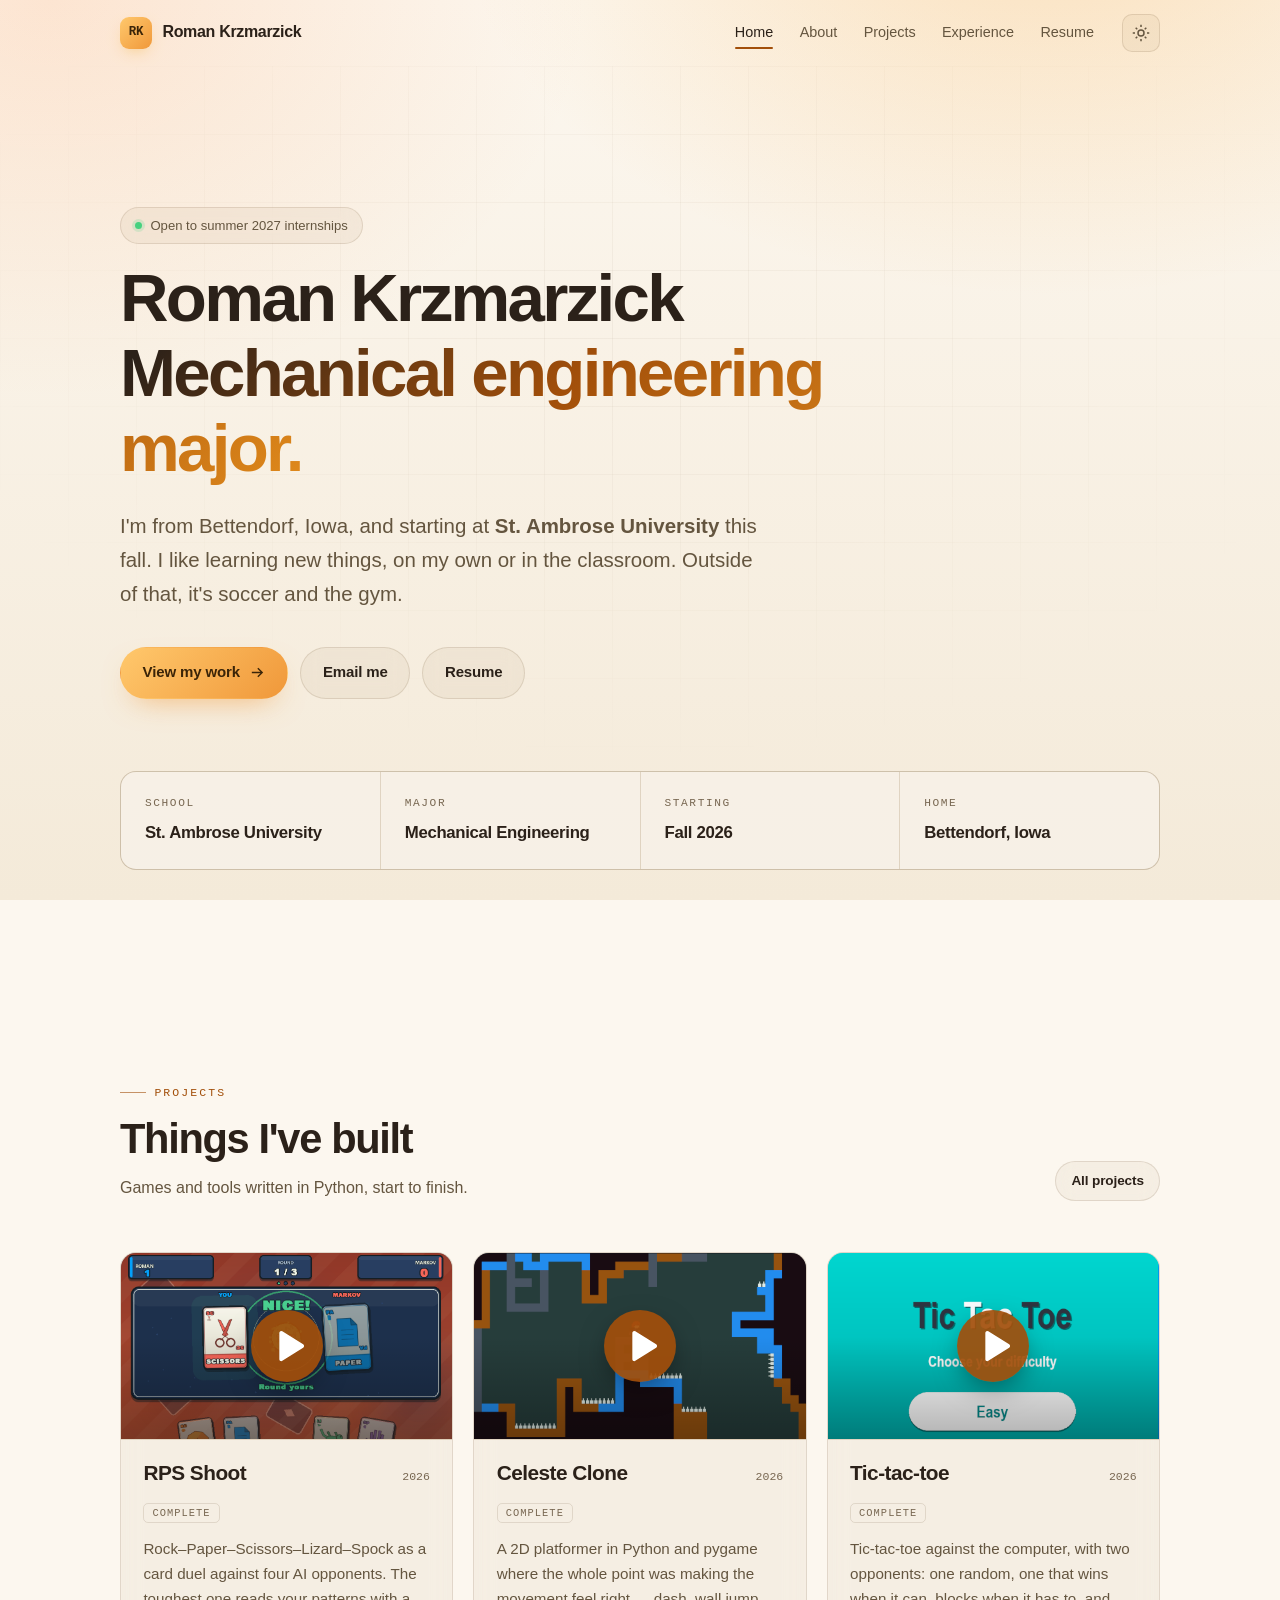
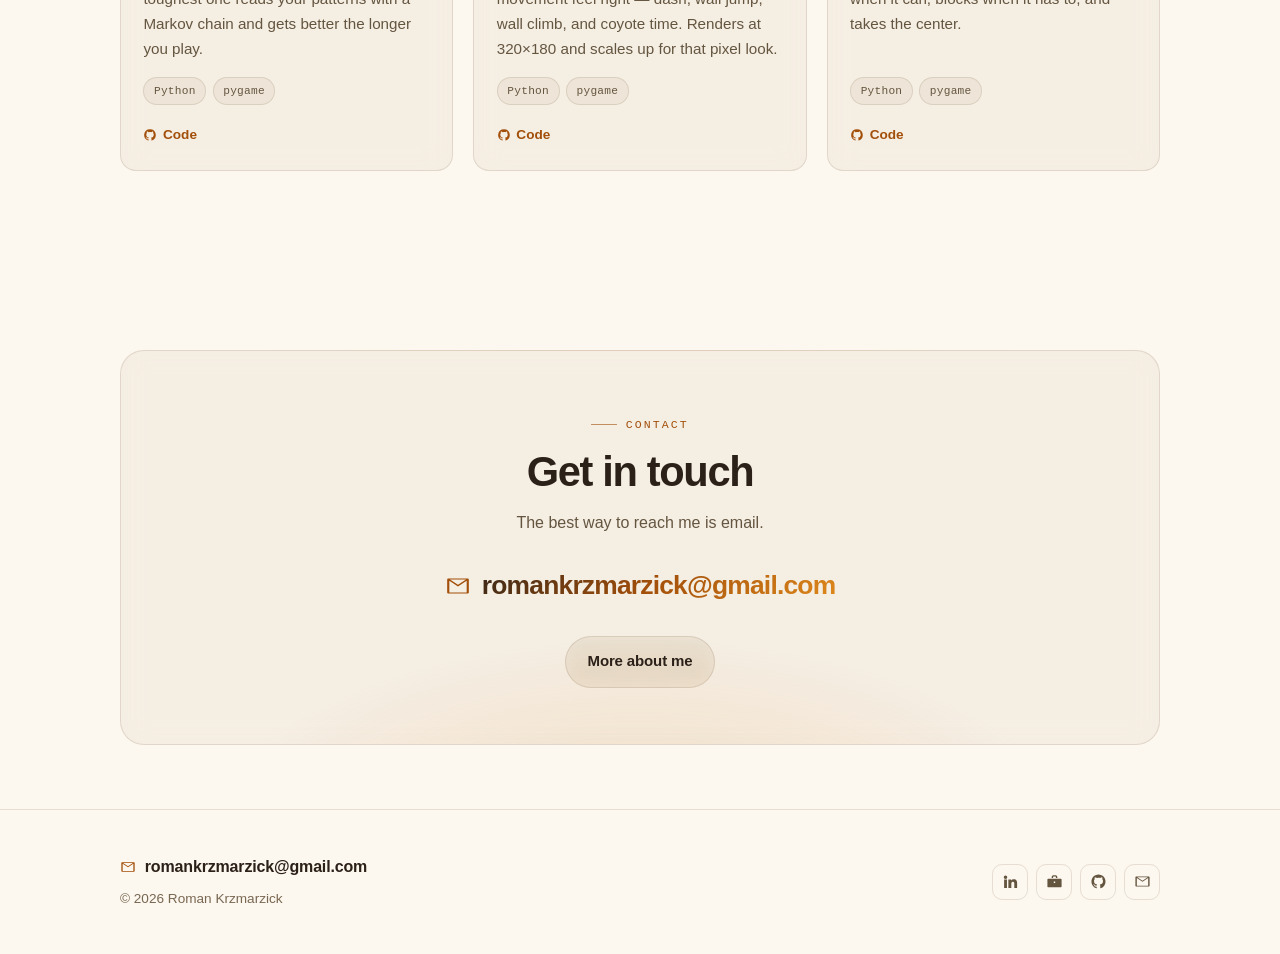
==== commit 0446fd6b: "Match hero fallback text to homepage intro" ====
--- a/index.html
+++ b/index.html
@@ -50,8 +50,8 @@
 
         <p class="lead" data-reveal style="--delay:160ms">
           I'm from Bettendorf, Iowa, and starting at <strong>St. Ambrose University</strong>
-          this fall. I taught myself <strong>Python</strong>, and I build small games and
-          tools to keep learning. Outside of that, it's soccer and the gym.
+          this fall. I like learning new things, on my own or in the classroom. Outside of
+          that, it's soccer and the gym.
         </p>
 
         <div class="btn-row" data-reveal style="--delay:240ms">
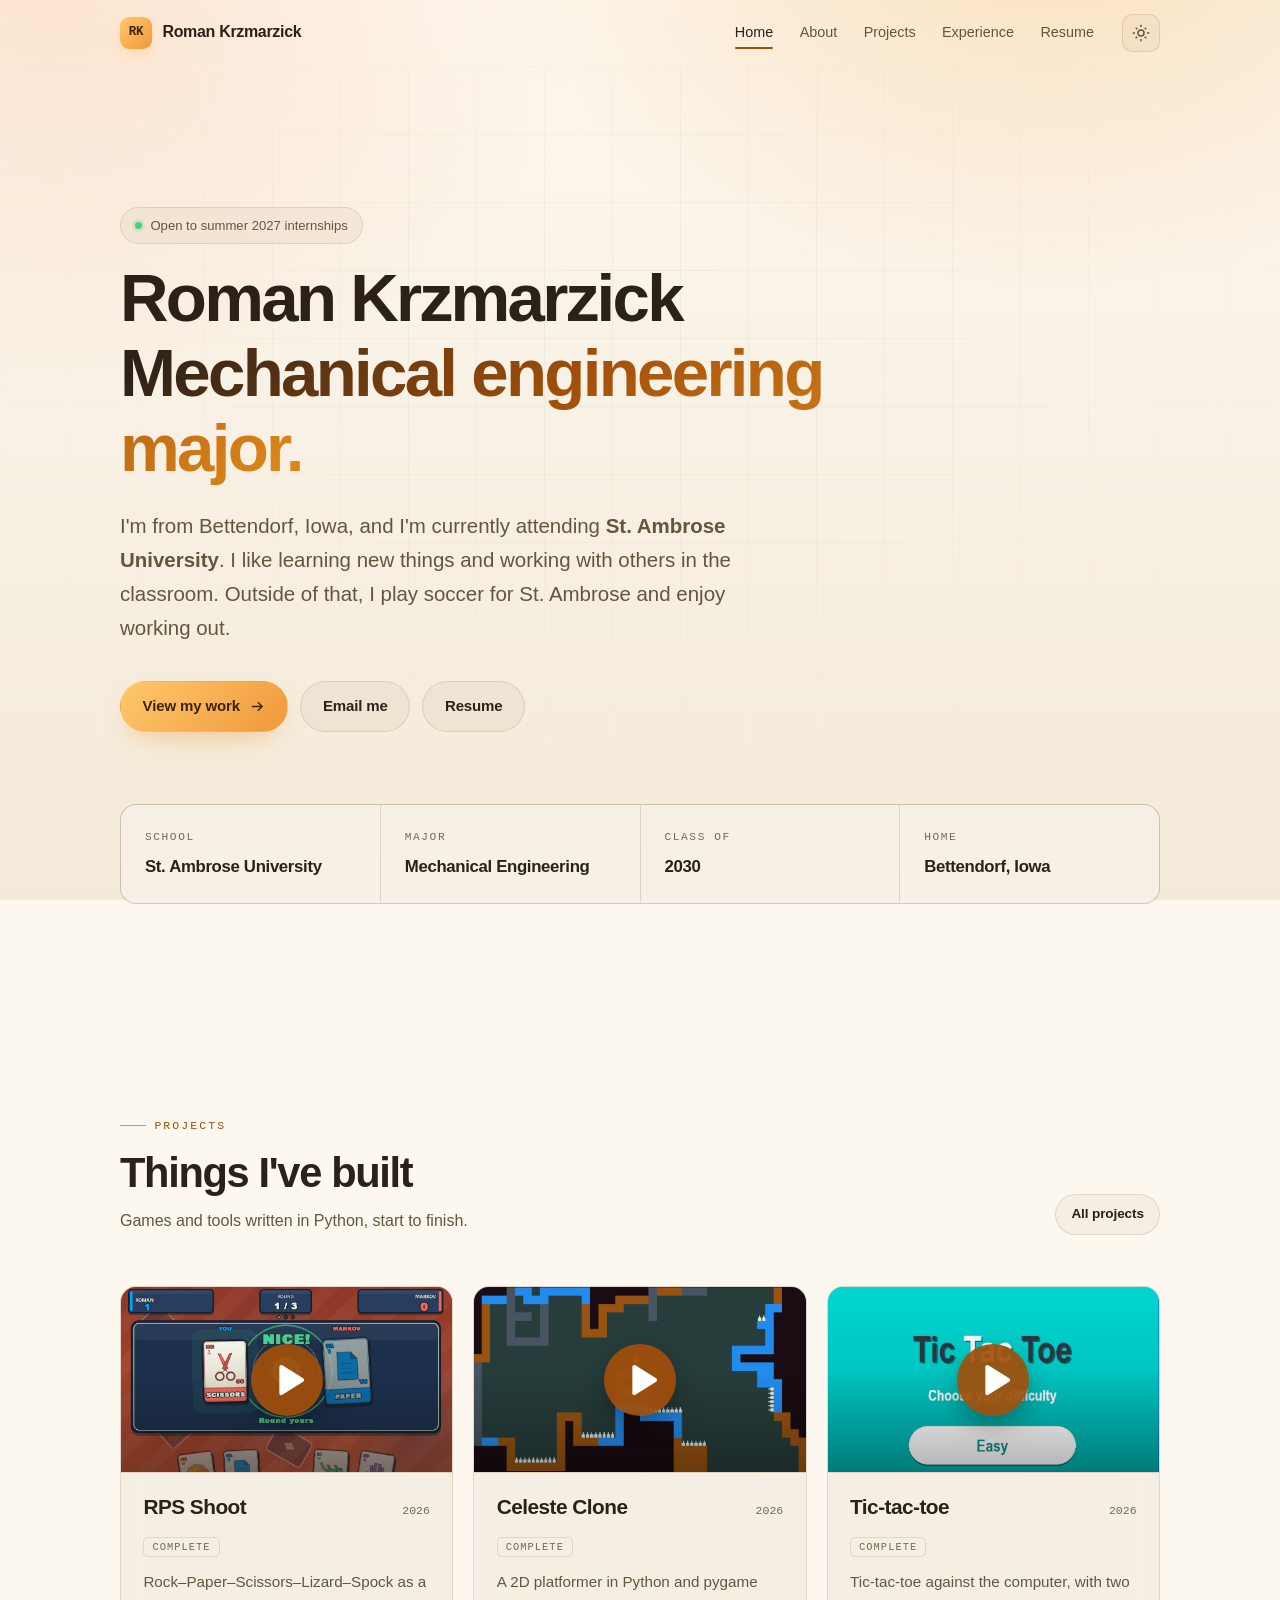
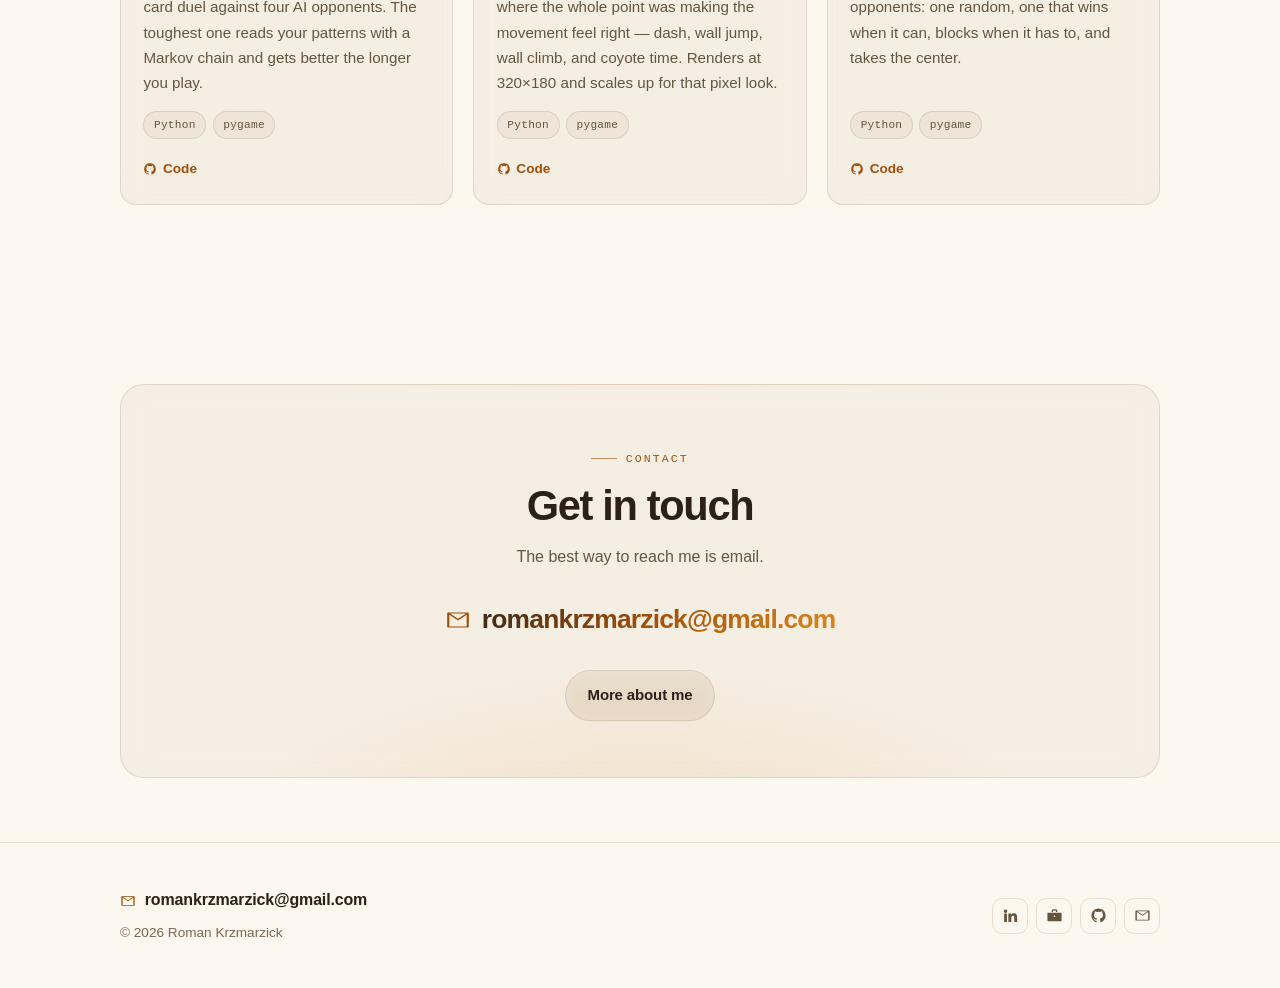
==== commit 377e5b74: "Update to present tense now that freshman year has started; add SolidWorks - Roman is now at St. Amb" ====
--- a/index.html
+++ b/index.html
@@ -49,9 +49,10 @@
         </h1>
 
         <p class="lead" data-reveal style="--delay:160ms">
-          I'm from Bettendorf, Iowa, and starting at <strong>St. Ambrose University</strong>
-          this fall. I like learning new things, on my own or in the classroom. Outside of
-          that, it's soccer and the gym.
+          I'm from Bettendorf, Iowa, and I'm currently attending
+          <strong>St. Ambrose University</strong>. I like learning new things and working
+          with others in the classroom. Outside of that, I play soccer for St. Ambrose and
+          enjoy working out.
         </p>
 
         <div class="btn-row" data-reveal style="--delay:240ms">
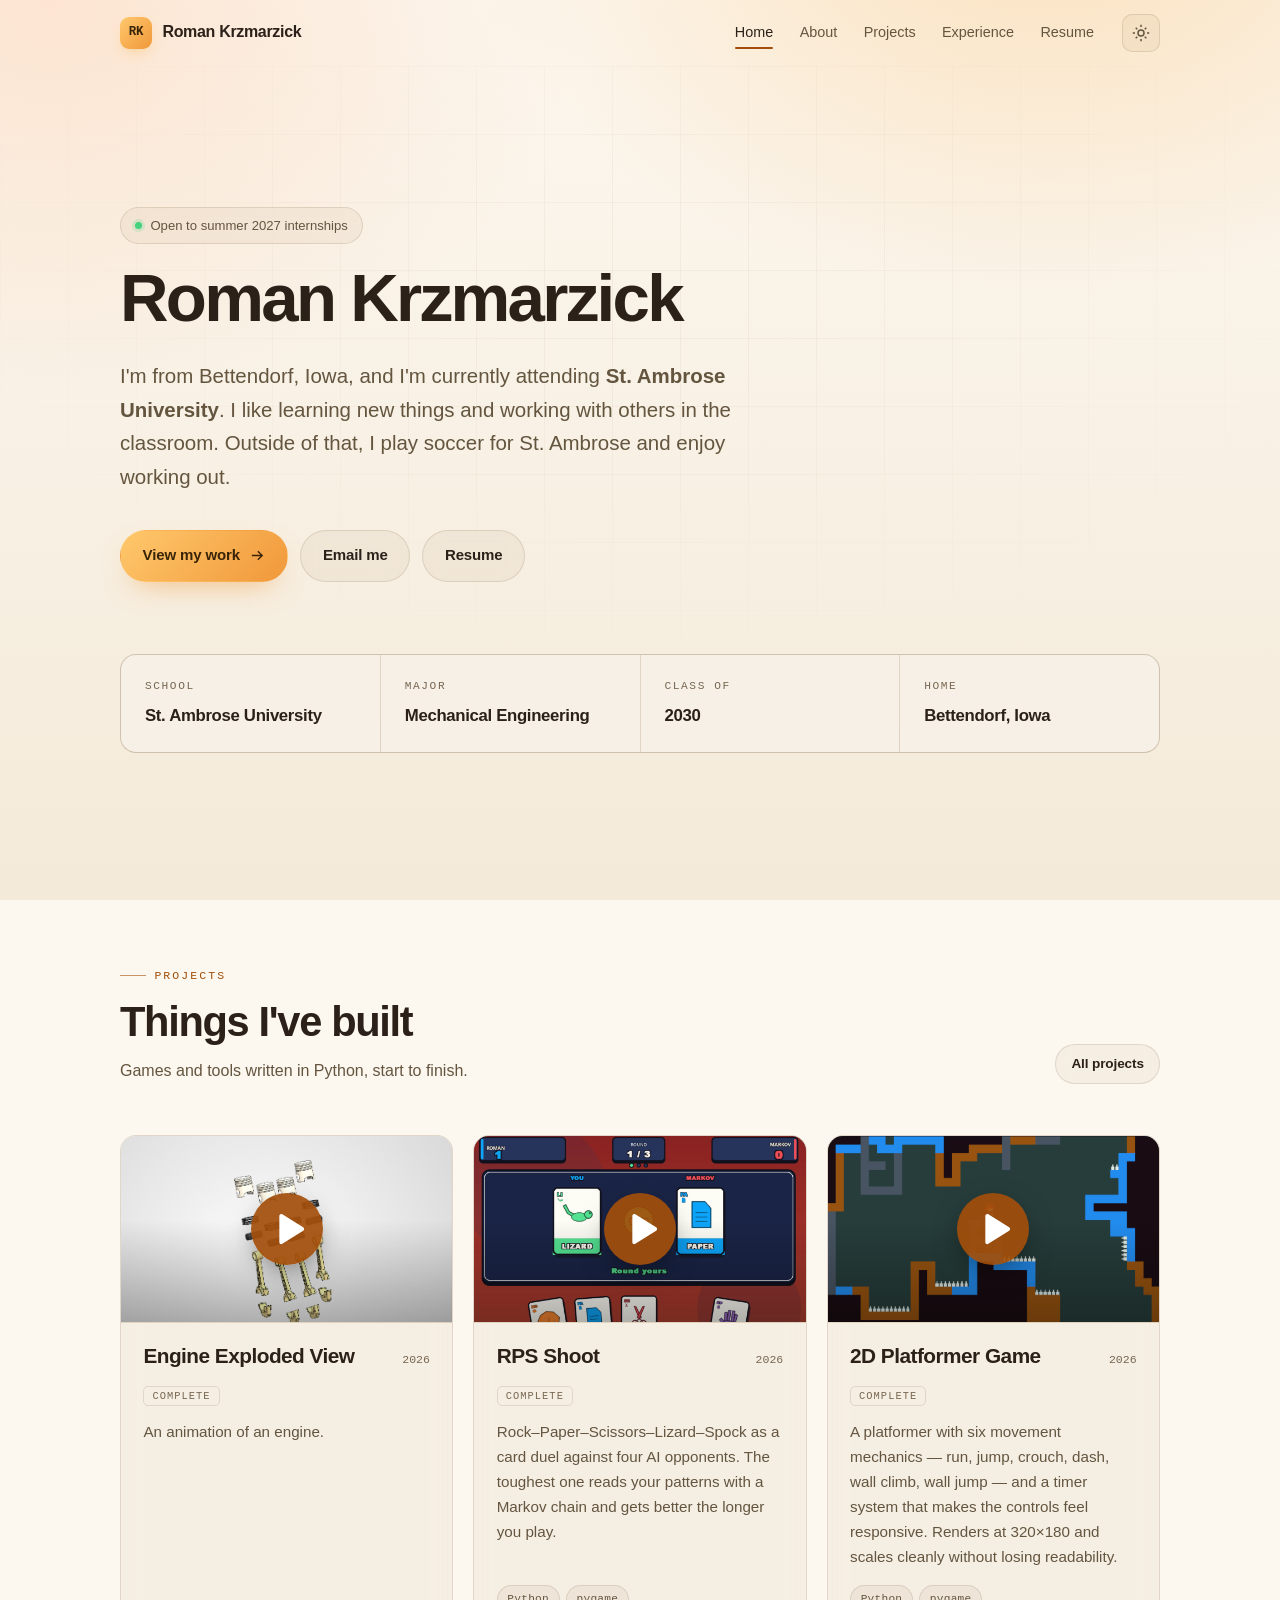
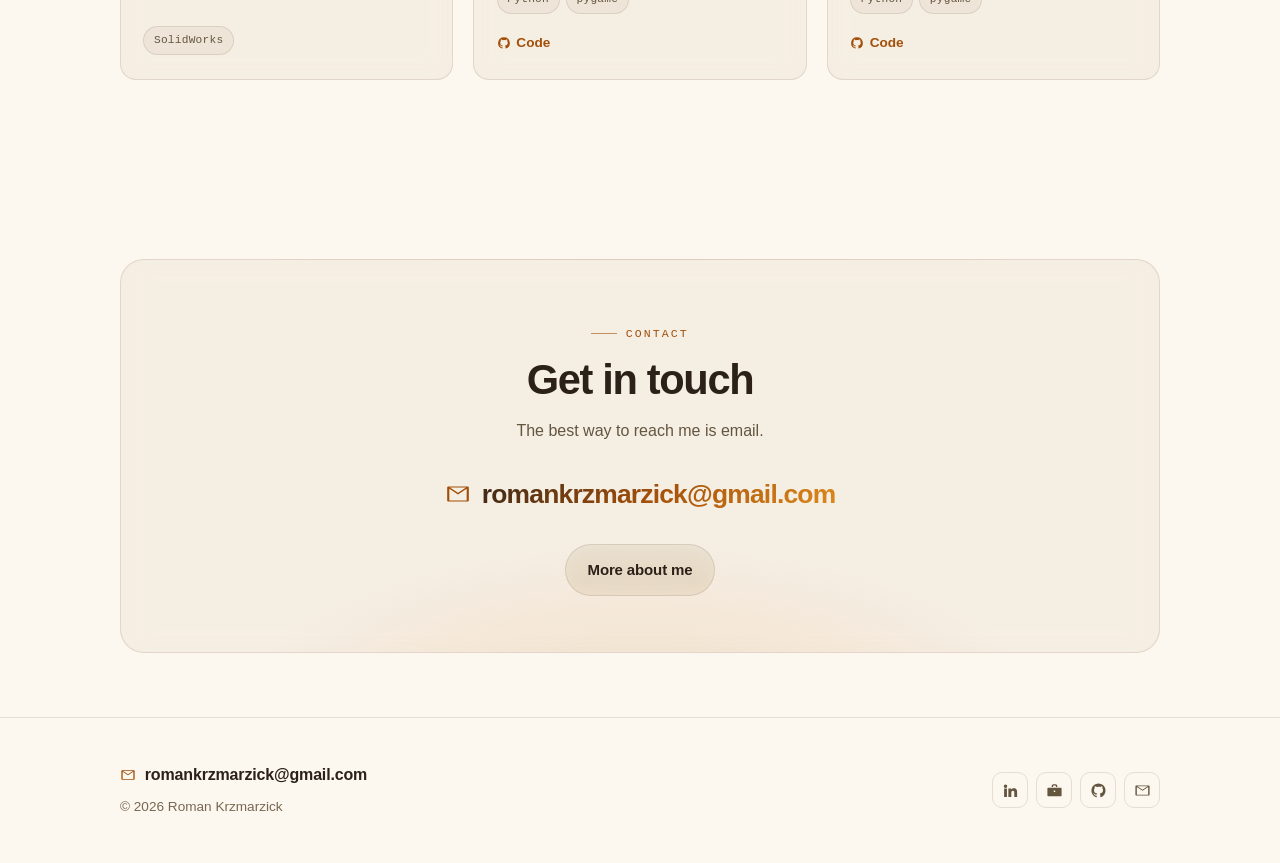
==== commit cf22cf6d: "Resume: swap Tic-tac-toe for the 4-cylinder engine, simplify wording Drop the major from the resume " ====
--- a/index.html
+++ b/index.html
@@ -3,14 +3,14 @@
 <head>
 <meta charset="utf-8">
 <meta name="viewport" content="width=device-width, initial-scale=1">
-<title>Roman Krzmarzick — Mechanical Engineering Major</title>
+<title>Roman Krzmarzick</title>
 <meta name="description" content="Roman Krzmarzick — mechanical engineering major at St. Ambrose University, seeking a summer 2027 internship. Python projects, soccer, and a year lived abroad in the Czech Republic.">
 <link rel="canonical" href="https://romankrzmarzick.github.io/">
 <meta name="theme-color" content="#fcf7ef">
 <meta name="author" content="Roman Krzmarzick">
 <meta property="og:type" content="website">
 <meta property="og:site_name" content="Roman Krzmarzick">
-<meta property="og:title" content="Roman Krzmarzick — Mechanical Engineering Major">
+<meta property="og:title" content="Roman Krzmarzick">
 <meta property="og:description" content="Mechanical engineering major at St. Ambrose University, seeking a summer 2027 internship. Python projects and soccer.">
 <meta property="og:url" content="https://romankrzmarzick.github.io/">
 <meta property="og:image" content="https://romankrzmarzick.github.io/assets/img/og.svg">
@@ -43,12 +43,11 @@
       <div class="hero-inner">
         <span class="pill" id="availability" data-reveal></span>
 
-        <h1 data-reveal style="--delay:80ms">
-          Roman Krzmarzick<br>
-          <span class="grad-text">Mechanical engineering major.</span>
+        <h1 id="hero-headline" data-reveal style="--delay:80ms">
+          Roman Krzmarzick
         </h1>
 
-        <p class="lead" data-reveal style="--delay:160ms">
+        <p class="lead" id="hero-intro" data-reveal style="--delay:160ms">
           I'm from Bettendorf, Iowa, and I'm currently attending
           <strong>St. Ambrose University</strong>. I like learning new things and working
           with others in the classroom. Outside of that, I play soccer for St. Ambrose and
--- a/assets/css/styles.css
+++ b/assets/css/styles.css
@@ -681,6 +681,31 @@
 .play-btn:hover svg { transform: scale(1.12); }
 .play-btn:focus-visible { outline: 3px solid var(--accent); outline-offset: -3px; }
 
+/* Gallery button: sits bottom-right of the screenshot, so the image
+   itself stays visible on the card. */
+.gallery-btn {
+  position: absolute;
+  right: 0.75rem;
+  bottom: 0.75rem;
+  z-index: 2;
+  display: inline-flex;
+  align-items: center;
+  gap: 0.4rem;
+  padding: 0.45rem 0.8rem 0.45rem 0.65rem;
+  border: 0;
+  border-radius: 999px;
+  background: color-mix(in srgb, var(--accent) 92%, transparent);
+  color: var(--accent-contrast);
+  font: 600 0.8rem/1 var(--font-sans);
+  cursor: pointer;
+  box-shadow: 0 10px 30px -8px rgba(0, 0, 0, 0.55);
+  transition: transform 0.25s var(--ease);
+}
+
+.gallery-btn svg { width: 18px; height: 18px; }
+.gallery-btn:hover { transform: scale(1.06); }
+.gallery-btn:focus-visible { outline: 3px solid var(--accent); outline-offset: 2px; }
+
 /* ---------- Video lightbox ---------- */
 .lightbox {
   position: fixed;
@@ -738,6 +763,75 @@
 .lightbox-close:hover { background: rgba(255, 255, 255, 0.22); transform: scale(1.06); }
 .lightbox-close:focus-visible { outline: 2px solid #fff; outline-offset: 3px; }
 .lightbox-close svg { width: 20px; height: 20px; }
+
+/* Image gallery inside the lightbox */
+.lightbox-figure {
+  margin: 0;
+  display: flex;
+  flex-direction: column;
+  align-items: center;
+  gap: 0.75rem;
+  max-width: min(1200px, 94vw);
+  animation: lightbox-video-in 0.35s var(--ease);
+}
+
+.lightbox-figure img {
+  max-width: 100%;
+  max-height: min(720px, 76vh);
+  width: auto;
+  height: auto;
+  border-radius: var(--radius);
+  background: #fff;
+  box-shadow: var(--shadow-lg);
+}
+
+.lightbox-figure figcaption {
+  color: rgba(255, 255, 255, 0.85);
+  font-size: 0.92rem;
+  line-height: 1.45;
+  text-align: center;
+  max-width: 60ch;
+}
+
+.lightbox-count {
+  display: inline-block;
+  margin-right: 0.6rem;
+  padding: 0.1rem 0.5rem;
+  border-radius: 999px;
+  background: rgba(255, 255, 255, 0.14);
+  font-family: var(--font-mono);
+  font-size: 0.78rem;
+}
+
+.lightbox-nav {
+  position: absolute;
+  top: 50%;
+  transform: translateY(-50%);
+  width: 44px;
+  height: 44px;
+  display: grid;
+  place-items: center;
+  border: 1px solid rgba(255, 255, 255, 0.25);
+  border-radius: 50%;
+  background: rgba(255, 255, 255, 0.1);
+  color: #fff;
+  cursor: pointer;
+  transition: background 0.2s var(--ease);
+}
+
+.lightbox-nav:hover { background: rgba(255, 255, 255, 0.22); }
+.lightbox-nav:focus-visible { outline: 2px solid #fff; outline-offset: 3px; }
+.lightbox-nav svg { width: 22px; height: 22px; }
+.lightbox-prev { left: clamp(0.5rem, 2vw, 1.5rem); }
+.lightbox-next { right: clamp(0.5rem, 2vw, 1.5rem); }
+
+@media (max-width: 640px) {
+  /* Keep the arrows off the picture on phones: drop them below it. */
+  .lightbox-gallery { padding-bottom: 4.5rem; }
+  .lightbox-nav { top: auto; bottom: 1rem; transform: none; }
+  .lightbox-prev { left: calc(50% - 56px); }
+  .lightbox-next { right: calc(50% - 56px); }
+}
 
 body.lightbox-open { overflow: hidden; }
 
